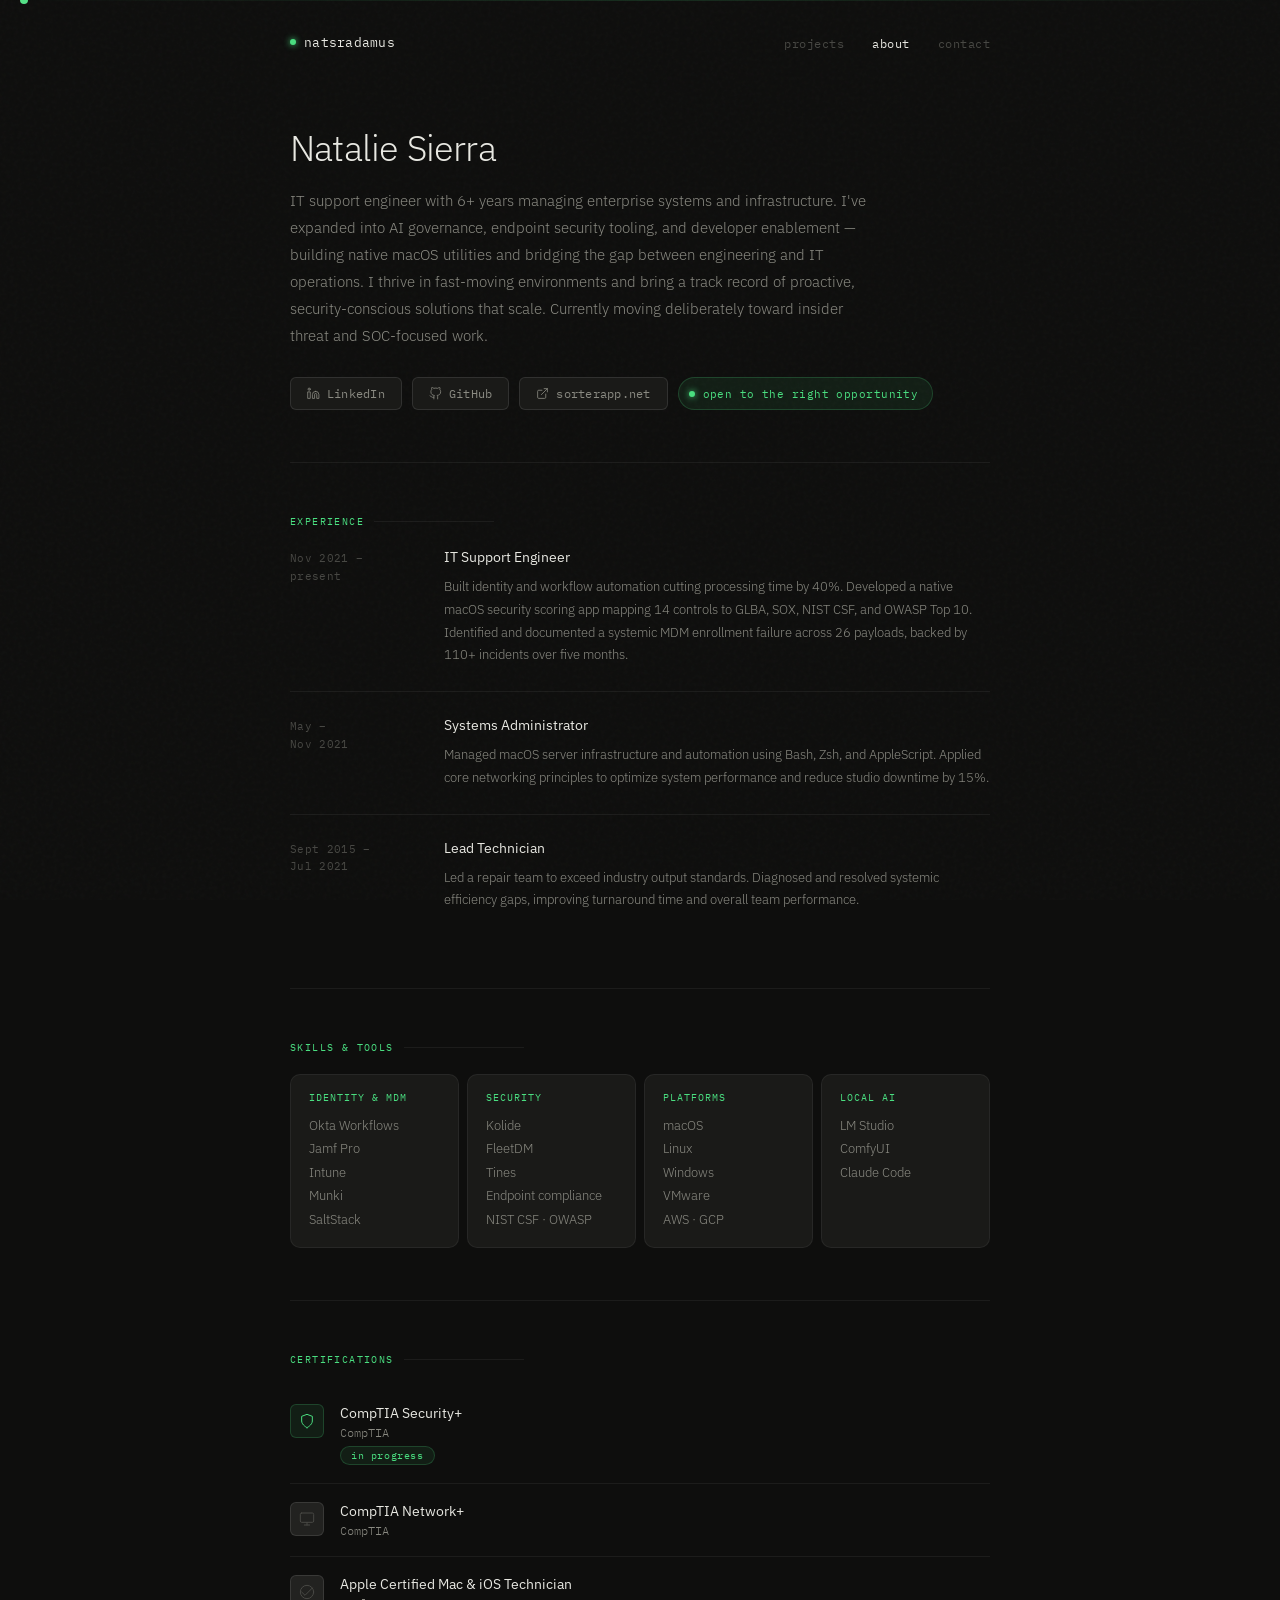
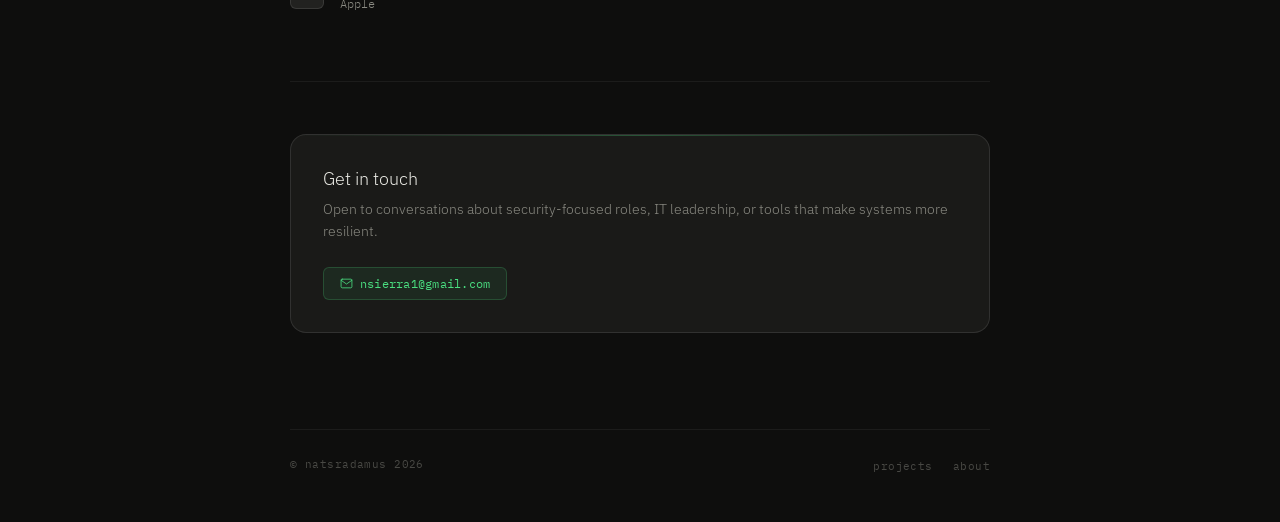
==== about.html @ 9f39cf3b "fix: move files to root" ====
<!DOCTYPE html>
<html lang="en">
<head>
  <meta charset="UTF-8" />
  <meta name="viewport" content="width=device-width, initial-scale=1.0" />
  <title>About — natsradamus</title>
  <link rel="preconnect" href="https://fonts.googleapis.com" />
  <link rel="preconnect" href="https://fonts.gstatic.com" crossorigin />
  <link href="https://fonts.googleapis.com/css2?family=IBM+Plex+Mono:ital,wght@0,300;0,400;0,500;1,300&family=IBM+Plex+Sans:wght@300;400;500&display=swap" rel="stylesheet" />
  <link rel="stylesheet" href="style.css" />
  <style>
    .about-name {
      font-family: 'IBM Plex Sans', sans-serif;
      font-size: 36px;
      font-weight: 300;
      letter-spacing: -0.8px;
      margin-bottom: 16px;
      color: var(--text-primary);
    }

    .about-bio {
      font-size: 15px;
      color: var(--text-secondary);
      line-height: 1.8;
      font-weight: 300;
      max-width: 580px;
      margin-bottom: 28px;
    }

    .btn-row { display: flex; flex-wrap: wrap; gap: 10px; margin-bottom: 52px; }

    /* ── Experience ── */
    .exp-item {
      display: grid;
      grid-template-columns: 130px 1fr;
      gap: 24px;
      padding: 24px 0;
      border-bottom: 1px solid var(--border);
    }

    .exp-item:first-child { padding-top: 0; }
    .exp-item:last-child { border-bottom: none; }

    .exp-year {
      font-family: 'IBM Plex Mono', monospace;
      font-size: 11px;
      color: var(--text-tertiary);
      line-height: 1.6;
      letter-spacing: 0.03em;
      padding-top: 2px;
    }

    .exp-title {
      font-size: 14px;
      font-weight: 400;
      color: var(--text-primary);
      margin-bottom: 10px;
      font-family: 'IBM Plex Sans', sans-serif;
    }

    .exp-desc {
      font-size: 13px;
      color: var(--text-secondary);
      font-weight: 300;
      line-height: 1.75;
    }

    /* ── Skills ── */
    .skill-grid {
      display: grid;
      grid-template-columns: repeat(auto-fit, minmax(148px, 1fr));
      gap: 8px;
    }

    .skill-cell {
      background: var(--surface);
      border: 1px solid var(--border);
      border-radius: var(--radius-md);
      padding: 16px 18px;
    }

    .skill-cat {
      font-family: 'IBM Plex Mono', monospace;
      font-size: 10px;
      color: var(--accent);
      margin-bottom: 10px;
      letter-spacing: 0.1em;
      text-transform: uppercase;
    }

    .skill-items {
      font-size: 13px;
      color: var(--text-secondary);
      line-height: 1.8;
      font-weight: 300;
    }

    /* ── Certs ── */
    .cert-item {
      display: flex;
      align-items: flex-start;
      gap: 16px;
      padding: 18px 0;
      border-bottom: 1px solid var(--border);
    }

    .cert-item:first-child { padding-top: 0; }
    .cert-item:last-child { border-bottom: none; }

    .cert-icon {
      width: 34px; height: 34px;
      border-radius: var(--radius-sm);
      background: var(--surface-2);
      border: 1px solid var(--border-mid);
      display: flex; align-items: center; justify-content: center;
      flex-shrink: 0;
      color: var(--text-tertiary);
    }

    .cert-icon.active {
      border-color: var(--accent-border);
      background: var(--accent-dim);
      color: var(--accent);
    }

    .cert-name {
      font-size: 14px;
      font-weight: 400;
      color: var(--text-primary);
      margin-bottom: 3px;
      font-family: 'IBM Plex Sans', sans-serif;
    }

    .cert-issuer {
      font-size: 12px;
      color: var(--text-secondary);
      font-weight: 300;
      font-family: 'IBM Plex Mono', monospace;
    }

    .cert-badge {
      font-family: 'IBM Plex Mono', monospace;
      font-size: 10px;
      color: var(--accent);
      background: var(--accent-dim);
      border: 1px solid var(--accent-border);
      border-radius: 100px;
      padding: 2px 10px;
      margin-top: 6px;
      display: inline-block;
      letter-spacing: 0.06em;
    }

    /* ── Contact ── */
    .contact-block {
      background: var(--surface);
      border: 1px solid var(--border-mid);
      border-radius: var(--radius-lg);
      padding: 32px;
      position: relative;
      overflow: hidden;
    }

    .contact-block::before {
      content: '';
      position: absolute;
      top: 0; left: 0; right: 0;
      height: 1px;
      background: linear-gradient(90deg, transparent, var(--accent), transparent);
      opacity: 0.3;
    }

    .contact-heading {
      font-size: 18px;
      font-weight: 300;
      font-family: 'IBM Plex Sans', sans-serif;
      margin-bottom: 8px;
    }

    .contact-sub {
      font-size: 14px;
      color: var(--text-secondary);
      font-weight: 300;
      margin-bottom: 24px;
      line-height: 1.6;
    }

    .section { margin-bottom: 52px; }
  </style>
</head>
<body>
  <div class="cursor" id="cursor"></div>
  <div class="scanline"></div>

  <nav>
    <a class="nav-logo" href="index.html">natsradamus</a>
    <ul class="nav-links">
      <li><a href="index.html">projects</a></li>
      <li><a href="about.html" class="active">about</a></li>
      <li><a href="mailto:nsierra1@gmail.com">contact</a></li>
    </ul>
  </nav>

  <main class="page">

    <div class="fade fade-1">
      <h1 class="about-name">Natalie Sierra</h1>
      <p class="about-bio">IT support engineer with 6+ years managing enterprise systems and infrastructure. I've expanded into AI governance, endpoint security tooling, and developer enablement — building native macOS utilities and bridging the gap between engineering and IT operations. I thrive in fast-moving environments and bring a track record of proactive, security-conscious solutions that scale. Currently moving deliberately toward insider threat and SOC-focused work.</p>
      <div class="btn-row">
        <a class="btn" href="https://linkedin.com/in/sierranatalie" target="_blank" rel="noopener">
          <svg viewBox="0 0 24 24" fill="none" stroke="currentColor" stroke-width="1.5" stroke-linecap="round" stroke-linejoin="round"><path d="M16 8a6 6 0 0 1 6 6v7h-4v-7a2 2 0 0 0-4 0v7h-4v-7a6 6 0 0 1 6-6z"/><rect x="2" y="9" width="4" height="12"/><circle cx="4" cy="4" r="2"/></svg>
          LinkedIn
        </a>
        <a class="btn" href="https://github.com/natsradamus" target="_blank" rel="noopener">
          <svg viewBox="0 0 24 24" fill="none" stroke="currentColor" stroke-width="1.5" stroke-linecap="round" stroke-linejoin="round"><path d="M9 19c-5 1.5-5-2.5-7-3m14 6v-3.87a3.37 3.37 0 0 0-.94-2.61c3.14-.35 6.44-1.54 6.44-7A5.44 5.44 0 0 0 20 4.77 5.07 5.07 0 0 0 19.91 1S18.73.65 16 2.48a13.38 13.38 0 0 0-7 0C6.27.65 5.09 1 5.09 1A5.07 5.07 0 0 0 5 4.77a5.44 5.44 0 0 0-1.5 3.78c0 5.42 3.3 6.61 6.44 7A3.37 3.37 0 0 0 9 18.13V22"/></svg>
          GitHub
        </a>
        <a class="btn" href="https://sorterapp.net" target="_blank" rel="noopener">
          <svg viewBox="0 0 24 24" fill="none" stroke="currentColor" stroke-width="1.5" stroke-linecap="round" stroke-linejoin="round"><path d="M18 13v6a2 2 0 0 1-2 2H5a2 2 0 0 1-2-2V8a2 2 0 0 1 2-2h6"/><polyline points="15 3 21 3 21 9"/><line x1="10" y1="14" x2="21" y2="3"/></svg>
          sorterapp.net
        </a>
        <span class="status">
          <span class="status-dot"></span>
          open to the right opportunity
        </span>
      </div>
    </div>

    <hr class="fade fade-1" />

    <div class="section fade fade-2">
      <p class="section-label">Experience</p>
      <div>

        <div class="exp-item">
          <p class="exp-year">Nov 2021 –<br>present</p>
          <div>
            <p class="exp-title">IT Support Engineer</p>
            <p class="exp-desc">Built identity and workflow automation cutting processing time by 40%. Developed a native macOS security scoring app mapping 14 controls to GLBA, SOX, NIST CSF, and OWASP Top 10. Identified and documented a systemic MDM enrollment failure across 26 payloads, backed by 110+ incidents over five months.</p>
          </div>
        </div>

        <div class="exp-item">
          <p class="exp-year">May –<br>Nov 2021</p>
          <div>
            <p class="exp-title">Systems Administrator</p>
            <p class="exp-desc">Managed macOS server infrastructure and automation using Bash, Zsh, and AppleScript. Applied core networking principles to optimize system performance and reduce studio downtime by 15%.</p>
          </div>
        </div>

        <div class="exp-item">
          <p class="exp-year">Sept 2015 –<br>Jul 2021</p>
          <div>
            <p class="exp-title">Lead Technician</p>
            <p class="exp-desc">Led a repair team to exceed industry output standards. Diagnosed and resolved systemic efficiency gaps, improving turnaround time and overall team performance.</p>
          </div>
        </div>

      </div>
    </div>

    <hr class="fade fade-3" />

    <div class="section fade fade-3">
      <p class="section-label">Skills & tools</p>
      <div class="skill-grid">
        <div class="skill-cell">
          <p class="skill-cat">Identity & MDM</p>
          <p class="skill-items">Okta Workflows<br>Jamf Pro<br>Intune<br>Munki<br>SaltStack</p>
        </div>
        <div class="skill-cell">
          <p class="skill-cat">Security</p>
          <p class="skill-items">Kolide<br>FleetDM<br>Tines<br>Endpoint compliance<br>NIST CSF · OWASP</p>
        </div>
        <div class="skill-cell">
          <p class="skill-cat">Platforms</p>
          <p class="skill-items">macOS<br>Linux<br>Windows<br>VMware<br>AWS · GCP</p>
        </div>
        <div class="skill-cell">
          <p class="skill-cat">Local AI</p>
          <p class="skill-items">LM Studio<br>ComfyUI<br>Claude Code</p>
        </div>
      </div>
    </div>

    <hr class="fade fade-4" />

    <div class="section fade fade-4">
      <p class="section-label">Certifications</p>

      <div class="cert-item">
        <div class="cert-icon active">
          <svg width="16" height="16" viewBox="0 0 24 24" fill="none" stroke="currentColor" stroke-width="1.5" stroke-linecap="round" stroke-linejoin="round"><path d="M12 22s8-4 8-10V5l-8-3-8 3v7c0 6 8 10 8 10z"/></svg>
        </div>
        <div>
          <p class="cert-name">CompTIA Security+</p>
          <p class="cert-issuer">CompTIA</p>
          <span class="cert-badge">in progress</span>
        </div>
      </div>

      <div class="cert-item">
        <div class="cert-icon">
          <svg width="16" height="16" viewBox="0 0 24 24" fill="none" stroke="currentColor" stroke-width="1.5" stroke-linecap="round" stroke-linejoin="round"><rect x="2" y="3" width="20" height="14" rx="2"/><path d="M8 21h8M12 17v4"/></svg>
        </div>
        <div>
          <p class="cert-name">CompTIA Network+</p>
          <p class="cert-issuer">CompTIA</p>
        </div>
      </div>

      <div class="cert-item">
        <div class="cert-icon">
          <svg width="16" height="16" viewBox="0 0 24 24" fill="none" stroke="currentColor" stroke-width="1.5" stroke-linecap="round" stroke-linejoin="round"><circle cx="12" cy="12" r="10"/><polyline points="20 6 9 17 4 12"/></svg>
        </div>
        <div>
          <p class="cert-name">Apple Certified Mac & iOS Technician</p>
          <p class="cert-issuer">Apple</p>
        </div>
      </div>

    </div>

    <hr class="fade fade-5" />

    <div class="fade fade-5">
      <div class="contact-block">
        <p class="contact-heading">Get in touch</p>
        <p class="contact-sub">Open to conversations about security-focused roles, IT leadership, or tools that make systems more resilient.</p>
        <a class="btn btn-accent" href="mailto:nsierra1@gmail.com">
          <svg viewBox="0 0 24 24" fill="none" stroke="currentColor" stroke-width="1.5" stroke-linecap="round" stroke-linejoin="round"><path d="M4 4h16c1.1 0 2 .9 2 2v12c0 1.1-.9 2-2 2H4c-1.1 0-2-.9-2-2V6c0-1.1.9-2 2-2z"/><polyline points="22,6 12,13 2,6"/></svg>
          nsierra1@gmail.com
        </a>
      </div>
    </div>

  </main>

  <footer>
    <span class="footer-copy">© natsradamus 2026</span>
    <ul class="footer-links">
      <li><a href="index.html">projects</a></li>
      <li><a href="about.html">about</a></li>
    </ul>
  </footer>

  <script>
    const cursor = document.getElementById('cursor');
    document.addEventListener('mousemove', e => {
      cursor.style.left = e.clientX + 'px';
      cursor.style.top = e.clientY + 'px';
    });
    document.querySelectorAll('a, button').forEach(el => {
      el.addEventListener('mouseenter', () => cursor.classList.add('expanded'));
      el.addEventListener('mouseleave', () => cursor.classList.remove('expanded'));
    });
  </script>
</body>
</html>
---- style.css ----
*, *::before, *::after { box-sizing: border-box; margin: 0; padding: 0; }

:root {
  --bg: #0e0e0d;
  --bg-2: #141413;
  --surface: #1a1a18;
  --surface-2: #222220;
  --surface-3: #2a2a27;
  --border: rgba(255,255,255,0.06);
  --border-mid: rgba(255,255,255,0.10);
  --border-strong: rgba(255,255,255,0.16);
  --text-primary: #e8e8e2;
  --text-secondary: #8a8a82;
  --text-tertiary: #484844;
  --accent: #4ade80;
  --accent-dim: rgba(74,222,128,0.08);
  --accent-border: rgba(74,222,128,0.20);
  --radius-sm: 6px;
  --radius-md: 10px;
  --radius-lg: 16px;
}

html {
  background: var(--bg);
  scroll-behavior: smooth;
  cursor: none;
}

body {
  font-family: 'IBM Plex Sans', sans-serif;
  background: var(--bg);
  color: var(--text-primary);
  min-height: 100vh;
  padding: 0 24px;
  -webkit-font-smoothing: antialiased;
  position: relative;
}

/* ── Noise texture overlay ── */
body::before {
  content: '';
  position: fixed;
  inset: 0;
  background-image: url("data:image/svg+xml,%3Csvg viewBox='0 0 256 256' xmlns='http://www.w3.org/2000/svg'%3E%3Cfilter id='noise'%3E%3CfeTurbulence type='fractalNoise' baseFrequency='0.9' numOctaves='4' stitchTiles='stitch'/%3E%3C/filter%3E%3Crect width='100%25' height='100%25' filter='url(%23noise)' opacity='0.04'/%3E%3C/svg%3E");
  pointer-events: none;
  z-index: 0;
  opacity: 0.6;
}

/* ── Custom cursor ── */
.cursor {
  position: fixed;
  width: 8px;
  height: 8px;
  background: var(--accent);
  border-radius: 50%;
  pointer-events: none;
  z-index: 9999;
  transform: translate(-50%, -50%);
  transition: width 0.15s, height 0.15s, opacity 0.15s;
  mix-blend-mode: screen;
}

.cursor.expanded {
  width: 24px;
  height: 24px;
  opacity: 0.4;
}

/* ── Accent scan line ── */
.scanline {
  position: fixed;
  top: 0;
  left: 0;
  right: 0;
  height: 1px;
  background: linear-gradient(90deg, transparent, var(--accent), transparent);
  opacity: 0.15;
  z-index: 1;
  pointer-events: none;
}

/* ── Nav ── */
nav {
  max-width: 700px;
  margin: 0 auto;
  padding: 32px 0 0;
  display: flex;
  align-items: center;
  justify-content: space-between;
  position: relative;
  z-index: 10;
}

.nav-logo {
  font-family: 'IBM Plex Mono', monospace;
  font-size: 13px;
  font-weight: 400;
  color: var(--text-primary);
  text-decoration: none;
  letter-spacing: 0.02em;
  display: flex;
  align-items: center;
  gap: 8px;
}

.nav-logo::before {
  content: '';
  display: inline-block;
  width: 6px;
  height: 6px;
  border-radius: 50%;
  background: var(--accent);
  box-shadow: 0 0 6px var(--accent);
}

.nav-links {
  display: flex;
  gap: 28px;
  list-style: none;
}

.nav-links a {
  font-family: 'IBM Plex Mono', monospace;
  font-size: 12px;
  color: var(--text-tertiary);
  text-decoration: none;
  letter-spacing: 0.04em;
  transition: color 0.2s;
}

.nav-links a:hover,
.nav-links a.active {
  color: var(--text-primary);
}

/* ── Page ── */
.page {
  max-width: 700px;
  margin: 0 auto;
  padding: 72px 0 96px;
  position: relative;
  z-index: 2;
}

/* ── Animations ── */
@keyframes fadein {
  from { opacity: 0; transform: translateY(14px); }
  to   { opacity: 1; transform: translateY(0); }
}

@keyframes blink {
  0%, 100% { opacity: 1; }
  50% { opacity: 0; }
}

.fade { opacity: 0; animation: fadein 0.6s cubic-bezier(0.16,1,0.3,1) forwards; }
.fade-1 { animation-delay: 0.05s; }
.fade-2 { animation-delay: 0.15s; }
.fade-3 { animation-delay: 0.25s; }
.fade-4 { animation-delay: 0.35s; }
.fade-5 { animation-delay: 0.45s; }

/* ── Section label ── */
.section-label {
  font-family: 'IBM Plex Mono', monospace;
  font-size: 10px;
  font-weight: 400;
  letter-spacing: 0.14em;
  text-transform: uppercase;
  color: var(--accent);
  margin-bottom: 20px;
  display: flex;
  align-items: center;
  gap: 10px;
}

.section-label::after {
  content: '';
  flex: 1;
  height: 1px;
  background: var(--border);
  max-width: 120px;
}

/* ── Divider ── */
hr {
  border: none;
  border-top: 1px solid var(--border);
  margin: 52px 0;
}

/* ── Footer ── */
footer {
  max-width: 700px;
  margin: 0 auto;
  padding: 0 0 48px;
  display: flex;
  align-items: center;
  justify-content: space-between;
  position: relative;
  z-index: 2;
  border-top: 1px solid var(--border);
  padding-top: 24px;
}

.footer-copy {
  font-family: 'IBM Plex Mono', monospace;
  font-size: 11px;
  color: var(--text-tertiary);
  letter-spacing: 0.04em;
}

.footer-links {
  display: flex;
  gap: 20px;
  list-style: none;
}

.footer-links a {
  font-family: 'IBM Plex Mono', monospace;
  font-size: 11px;
  color: var(--text-tertiary);
  text-decoration: none;
  transition: color 0.2s;
  letter-spacing: 0.04em;
}

.footer-links a:hover { color: var(--text-secondary); }

/* ── Buttons ── */
.btn {
  display: inline-flex;
  align-items: center;
  gap: 7px;
  font-family: 'IBM Plex Mono', monospace;
  font-size: 12px;
  color: var(--text-secondary);
  text-decoration: none;
  background: var(--surface);
  border: 1px solid var(--border-mid);
  border-radius: var(--radius-sm);
  padding: 8px 16px;
  transition: color 0.2s, border-color 0.2s, background 0.2s;
  letter-spacing: 0.02em;
}

.btn:hover {
  color: var(--text-primary);
  border-color: var(--border-strong);
  background: var(--surface-2);
}

.btn svg { width: 13px; height: 13px; flex-shrink: 0; }

.btn-accent {
  color: var(--accent);
  border-color: var(--accent-border);
  background: var(--accent-dim);
}

.btn-accent:hover {
  color: var(--accent);
  border-color: rgba(74,222,128,0.4);
  background: rgba(74,222,128,0.12);
}

/* ── Status pill ── */
.status {
  display: inline-flex;
  align-items: center;
  gap: 8px;
  font-family: 'IBM Plex Mono', monospace;
  font-size: 11px;
  color: var(--accent);
  background: var(--accent-dim);
  border: 1px solid var(--accent-border);
  border-radius: 100px;
  padding: 5px 14px 5px 10px;
  letter-spacing: 0.04em;
}

.status-dot {
  width: 6px; height: 6px;
  border-radius: 50%;
  background: var(--accent);
  box-shadow: 0 0 6px var(--accent);
  animation: pulse 2.4s ease-in-out infinite;
}

@keyframes pulse {
  0%,100% { opacity: 1; box-shadow: 0 0 6px var(--accent); }
  50%      { opacity: 0.5; box-shadow: 0 0 2px var(--accent); }
}

/* ── Pills ── */
.pill-row { display: flex; flex-wrap: wrap; gap: 7px; margin-top: 16px; }
.pill {
  font-family: 'IBM Plex Mono', monospace;
  font-size: 11px;
  color: var(--text-tertiary);
  background: var(--surface);
  border: 1px solid var(--border);
  border-radius: 100px;
  padding: 4px 12px;
  letter-spacing: 0.03em;
}

/* ── Cursor JS ── */
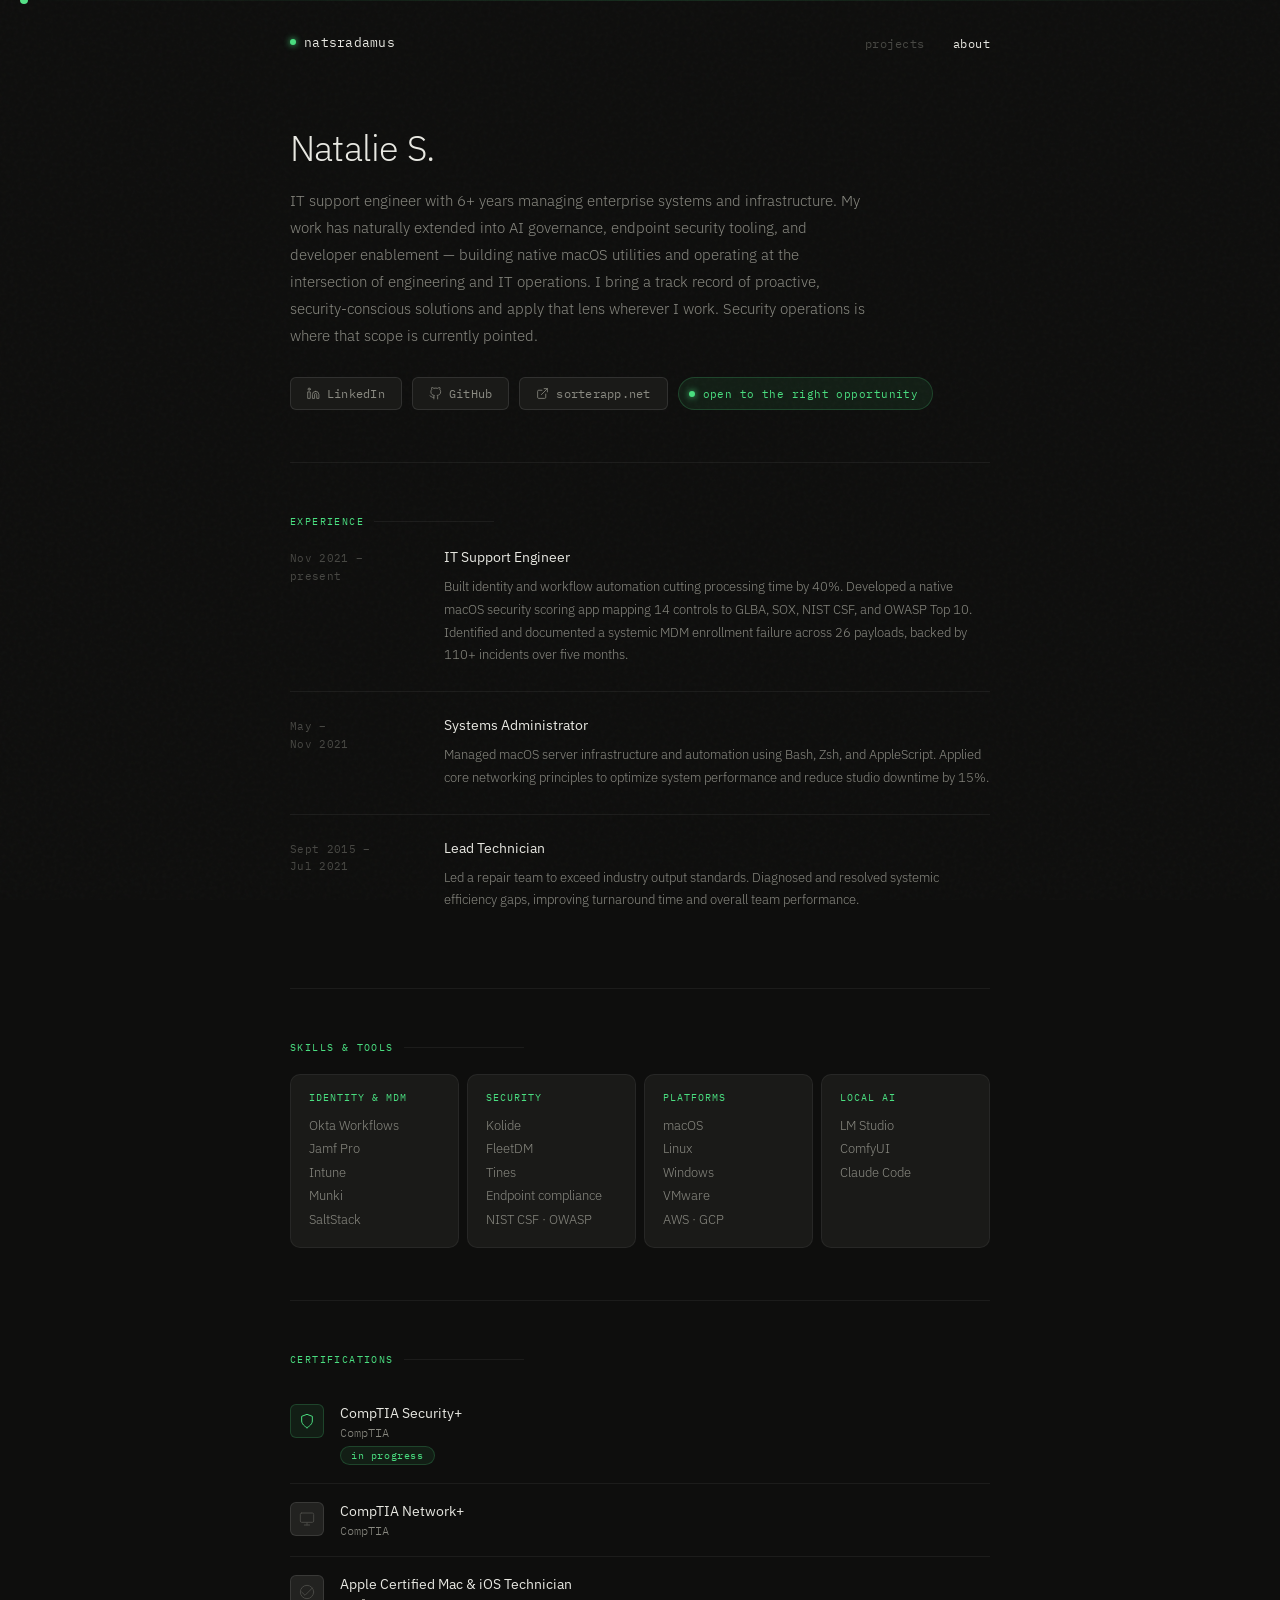
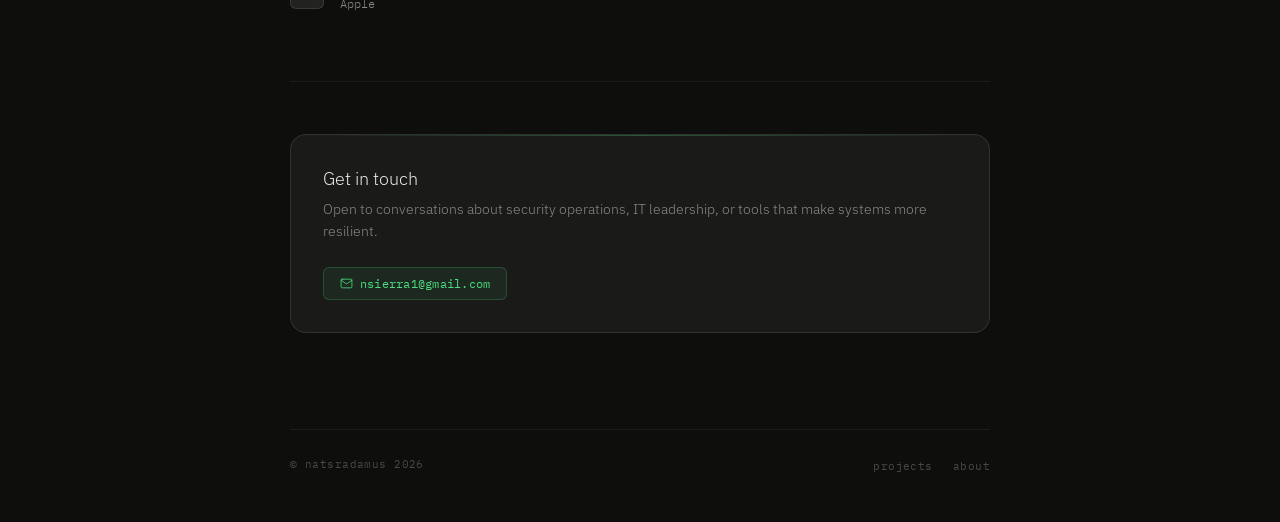
==== commit 7e863039: "redesign: final files" ====
--- a/about.html
+++ b/about.html
@@ -197,15 +197,15 @@
     <ul class="nav-links">
       <li><a href="index.html">projects</a></li>
       <li><a href="about.html" class="active">about</a></li>
-      <li><a href="mailto:nsierra1@gmail.com">contact</a></li>
+      
     </ul>
   </nav>
 
   <main class="page">
 
     <div class="fade fade-1">
-      <h1 class="about-name">Natalie Sierra</h1>
-      <p class="about-bio">IT support engineer with 6+ years managing enterprise systems and infrastructure. I've expanded into AI governance, endpoint security tooling, and developer enablement — building native macOS utilities and bridging the gap between engineering and IT operations. I thrive in fast-moving environments and bring a track record of proactive, security-conscious solutions that scale. Currently moving deliberately toward insider threat and SOC-focused work.</p>
+      <h1 class="about-name">Natalie S.</h1>
+      <p class="about-bio">IT support engineer with 6+ years managing enterprise systems and infrastructure. My work has naturally extended into AI governance, endpoint security tooling, and developer enablement — building native macOS utilities and operating at the intersection of engineering and IT operations. I bring a track record of proactive, security-conscious solutions and apply that lens wherever I work. Security operations is where that scope is currently pointed.</p>
       <div class="btn-row">
         <a class="btn" href="https://linkedin.com/in/sierranatalie" target="_blank" rel="noopener">
           <svg viewBox="0 0 24 24" fill="none" stroke="currentColor" stroke-width="1.5" stroke-linecap="round" stroke-linejoin="round"><path d="M16 8a6 6 0 0 1 6 6v7h-4v-7a2 2 0 0 0-4 0v7h-4v-7a6 6 0 0 1 6-6z"/><rect x="2" y="9" width="4" height="12"/><circle cx="4" cy="4" r="2"/></svg>
@@ -326,7 +326,7 @@
     <div class="fade fade-5">
       <div class="contact-block">
         <p class="contact-heading">Get in touch</p>
-        <p class="contact-sub">Open to conversations about security-focused roles, IT leadership, or tools that make systems more resilient.</p>
+        <p class="contact-sub">Open to conversations about security operations, IT leadership, or tools that make systems more resilient.</p>
         <a class="btn btn-accent" href="mailto:nsierra1@gmail.com">
           <svg viewBox="0 0 24 24" fill="none" stroke="currentColor" stroke-width="1.5" stroke-linecap="round" stroke-linejoin="round"><path d="M4 4h16c1.1 0 2 .9 2 2v12c0 1.1-.9 2-2 2H4c-1.1 0-2-.9-2-2V6c0-1.1.9-2 2-2z"/><polyline points="22,6 12,13 2,6"/></svg>
           nsierra1@gmail.com
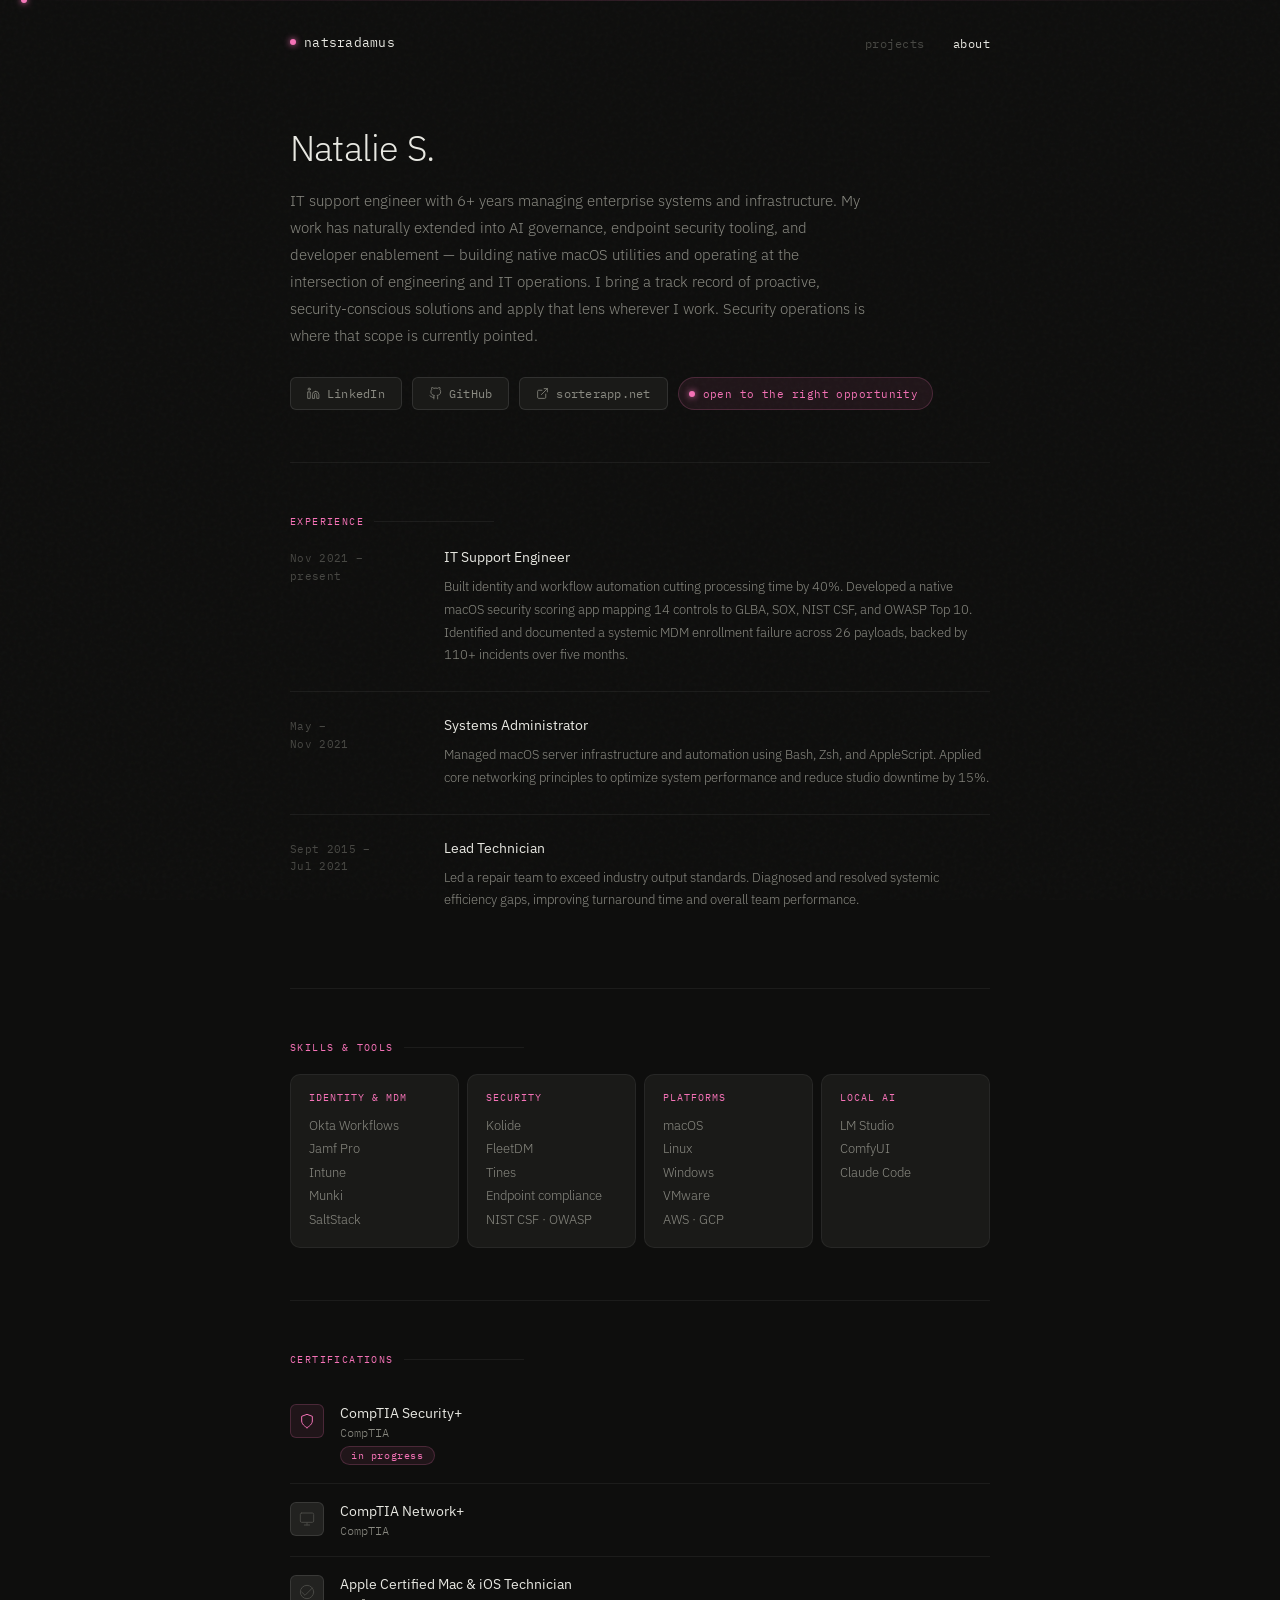
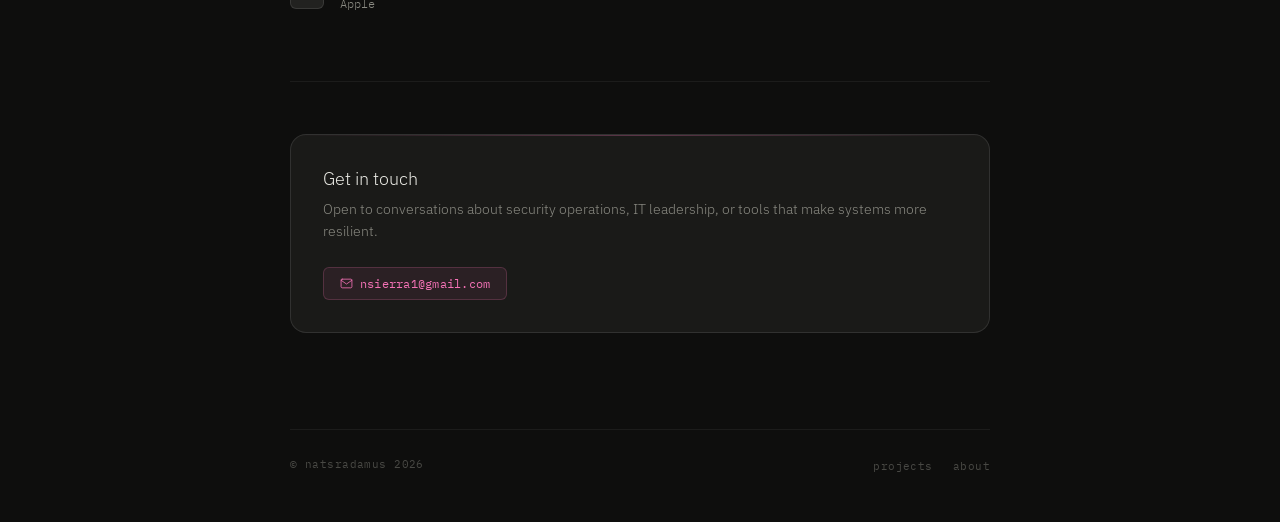
==== commit 40c47bb4: "cursor: ring + dot, gravity hover, random accent per visit" ====
--- a/about.html
+++ b/about.html
@@ -189,8 +189,9 @@
   </style>
 </head>
 <body>
-  <div class="cursor" id="cursor"></div>
-  <div class="scanline"></div>
+  <div class="cursor-dot" id="cursorDot"></div>
+  <div class="cursor-ring" id="cursorRing"></div>
+  <div class="scanline" id="scanline"></div>
 
   <nav>
     <a class="nav-logo" href="index.html">natsradamus</a>
@@ -343,16 +344,63 @@
       <li><a href="about.html">about</a></li>
     </ul>
   </footer>
-
   <script>
-    const cursor = document.getElementById('cursor');
-    document.addEventListener('mousemove', e => {
-      cursor.style.left = e.clientX + 'px';
-      cursor.style.top = e.clientY + 'px';
-    });
-    document.querySelectorAll('a, button').forEach(el => {
-      el.addEventListener('mouseenter', () => cursor.classList.add('expanded'));
-      el.addEventListener('mouseleave', () => cursor.classList.remove('expanded'));
+    // ── Random accent color per visit ──
+    const accents = [
+      { h: "#4ade80", rgb: "74,222,128" },
+      { h: "#60a5fa", rgb: "96,165,250" },
+      { h: "#f472b6", rgb: "244,114,182" },
+      { h: "#fb923c", rgb: "251,146,60"  },
+      { h: "#a78bfa", rgb: "167,139,250" },
+      { h: "#34d399", rgb: "52,211,153"  },
+      { h: "#facc15", rgb: "250,204,21"  },
+    ];
+    const accent = accents[Math.floor(Math.random() * accents.length)];
+    const root = document.documentElement;
+    root.style.setProperty("--accent",        accent.h);
+    root.style.setProperty("--accent-dim",    `rgba(${accent.rgb},0.08)`);
+    root.style.setProperty("--accent-border", `rgba(${accent.rgb},0.20)`);
+
+    // ── Cursor ──
+    const dot  = document.getElementById("cursorDot");
+    const ring = document.getElementById("cursorRing");
+    let mx = -100, my = -100, rx = -100, ry = -100;
+
+    document.addEventListener("mousemove", e => {
+      mx = e.clientX; my = e.clientY;
+      dot.style.left = mx + "px";
+      dot.style.top  = my + "px";
+    });
+
+    function lerp(a, b, t) { return a + (b - a) * t; }
+    function tick() {
+      rx = lerp(rx, mx, 0.18);
+      ry = lerp(ry, my, 0.18);
+      ring.style.left = rx + "px";
+      ring.style.top  = ry + "px";
+      requestAnimationFrame(tick);
+    }
+    tick();
+
+    document.querySelectorAll("a, button").forEach(el => {
+      el.addEventListener("mouseenter", () => ring.classList.add("hovering"));
+      el.addEventListener("mouseleave", () => ring.classList.remove("hovering"));
+    });
+
+    document.addEventListener("mousedown", () => {
+      dot.classList.add("clicking");
+      ring.classList.add("clicking");
+    });
+    document.addEventListener("mouseup", () => {
+      dot.classList.remove("clicking");
+      ring.classList.remove("clicking");
+    });
+
+    document.addEventListener("mouseleave", () => {
+      dot.style.opacity = "0"; ring.style.opacity = "0";
+    });
+    document.addEventListener("mouseenter", () => {
+      dot.style.opacity = "1"; ring.style.opacity = "";
     });
   </script>
 </body>
--- a/style.css
+++ b/style.css
@@ -34,6 +34,7 @@
   padding: 0 24px;
   -webkit-font-smoothing: antialiased;
   position: relative;
+  cursor: none;
 }
 
 /* ── Noise texture overlay ── */
@@ -48,24 +49,53 @@
 }
 
 /* ── Custom cursor ── */
-.cursor {
+.cursor-dot {
   position: fixed;
-  width: 8px;
-  height: 8px;
+  width: 6px;
+  height: 6px;
   background: var(--accent);
   border-radius: 50%;
   pointer-events: none;
   z-index: 9999;
   transform: translate(-50%, -50%);
-  transition: width 0.15s, height 0.15s, opacity 0.15s;
+  box-shadow: 0 0 6px var(--accent);
+  transition: width 0.12s ease, height 0.12s ease;
   mix-blend-mode: screen;
 }
 
-.cursor.expanded {
-  width: 24px;
-  height: 24px;
-  opacity: 0.4;
-}
+.cursor-ring {
+  position: fixed;
+  width: 32px;
+  height: 32px;
+  border: 1px solid var(--accent);
+  border-radius: 50%;
+  pointer-events: none;
+  z-index: 9998;
+  transform: translate(-50%, -50%);
+  opacity: 0.25;
+  transition: width 0.4s cubic-bezier(0.16,1,0.3,1),
+              height 0.4s cubic-bezier(0.16,1,0.3,1),
+              opacity 0.4s ease;
+}
+
+.cursor-ring.hovering {
+  width: 52px;
+  height: 52px;
+  opacity: 0.12;
+}
+
+.cursor-dot.clicking {
+  width: 3px;
+  height: 3px;
+}
+
+.cursor-ring.clicking {
+  width: 18px;
+  height: 18px;
+  opacity: 0.7;
+}
+
+* { cursor: none !important; }
 
 /* ── Accent scan line ── */
 .scanline {
@@ -149,11 +179,6 @@
   to   { opacity: 1; transform: translateY(0); }
 }
 
-@keyframes blink {
-  0%, 100% { opacity: 1; }
-  50% { opacity: 0; }
-}
-
 .fade { opacity: 0; animation: fadein 0.6s cubic-bezier(0.16,1,0.3,1) forwards; }
 .fade-1 { animation-delay: 0.05s; }
 .fade-2 { animation-delay: 0.15s; }
@@ -194,14 +219,13 @@
 footer {
   max-width: 700px;
   margin: 0 auto;
-  padding: 0 0 48px;
+  padding: 24px 0 48px;
   display: flex;
   align-items: center;
   justify-content: space-between;
   position: relative;
   z-index: 2;
   border-top: 1px solid var(--border);
-  padding-top: 24px;
 }
 
 .footer-copy {
@@ -305,5 +329,3 @@
   padding: 4px 12px;
   letter-spacing: 0.03em;
 }
-
-/* ── Cursor JS ── */
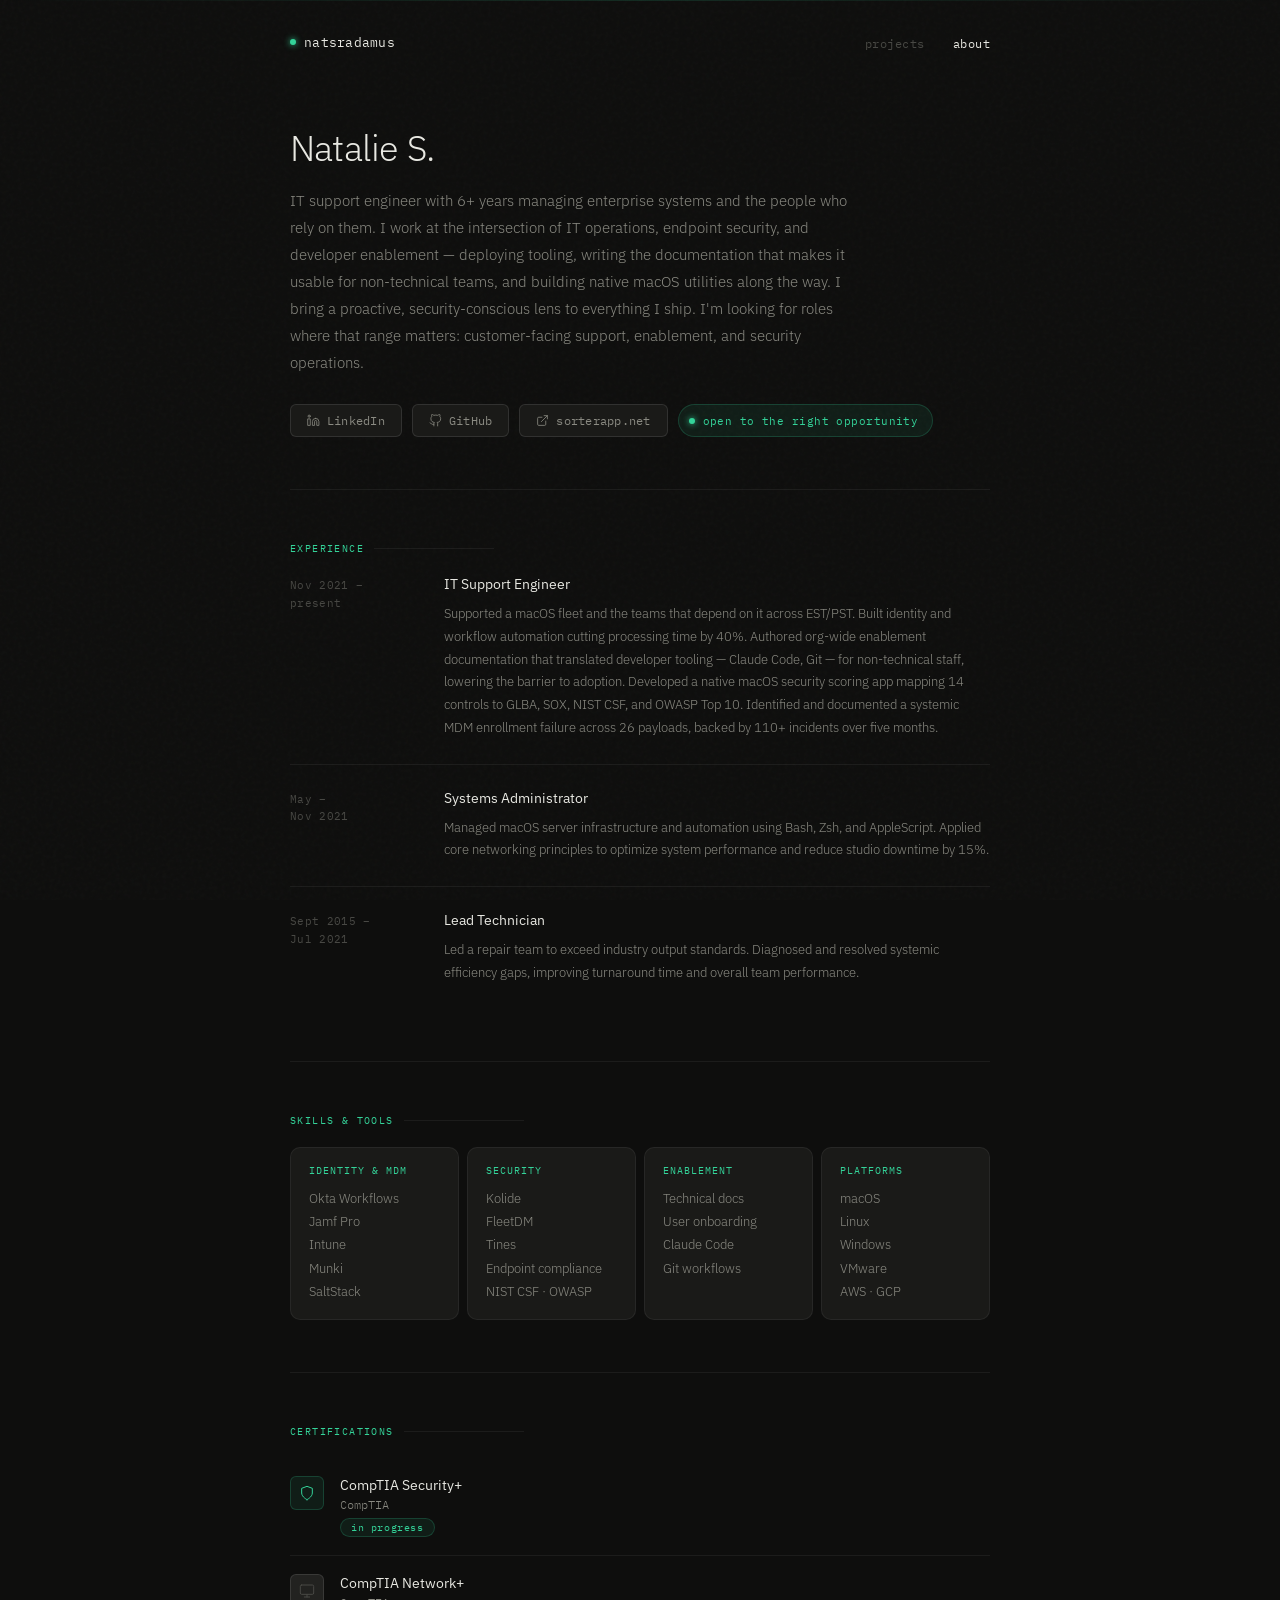
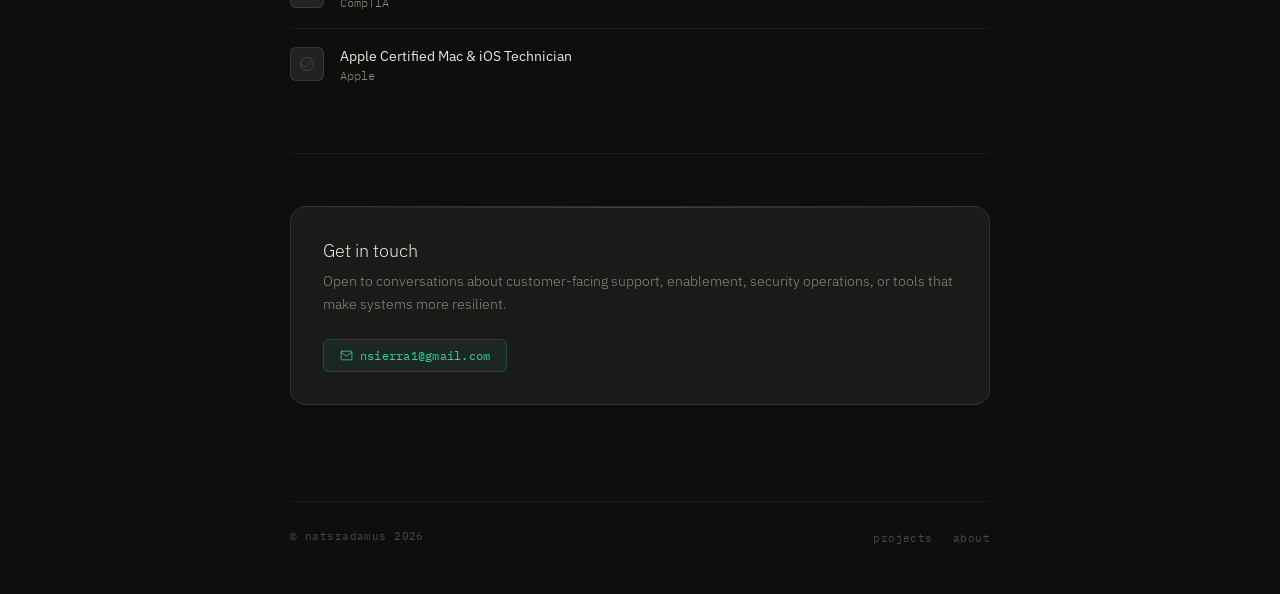
==== commit 8d3364b5: "Add security scorecard project, favicon, OG image, and site-wide updates" ====
--- a/about.html
+++ b/about.html
@@ -3,7 +3,18 @@
 <head>
   <meta charset="UTF-8" />
   <meta name="viewport" content="width=device-width, initial-scale=1.0" />
-  <title>About — natsradamus</title>
+  <title>About — Natalie S.</title>
+  <meta name="description" content="IT support engineer, 6+ years across IT operations, endpoint security, and developer enablement. Open to customer-facing support, enablement, and security operations roles." />
+  <link rel="icon" href="favicon.svg" type="image/svg+xml" />
+
+  <!-- Open Graph / link unfurl -->
+  <meta property="og:type" content="profile" />
+  <meta property="og:title" content="About — Natalie S." />
+  <meta property="og:description" content="6+ years across IT operations, endpoint security, and developer enablement. Building native macOS tooling, with a growing focus on security operations." />
+  <meta property="og:url" content="https://natsradamus.github.io/about.html" />
+  <meta property="og:image" content="https://natsradamus.github.io/og-image.png" />
+  <meta name="twitter:card" content="summary_large_image" />
+
   <link rel="preconnect" href="https://fonts.googleapis.com" />
   <link rel="preconnect" href="https://fonts.gstatic.com" crossorigin />
   <link href="https://fonts.googleapis.com/css2?family=IBM+Plex+Mono:ital,wght@0,300;0,400;0,500;1,300&family=IBM+Plex+Sans:wght@300;400;500&display=swap" rel="stylesheet" />
@@ -198,7 +209,6 @@
     <ul class="nav-links">
       <li><a href="index.html">projects</a></li>
       <li><a href="about.html" class="active">about</a></li>
-      
     </ul>
   </nav>
 
@@ -206,7 +216,7 @@
 
     <div class="fade fade-1">
       <h1 class="about-name">Natalie S.</h1>
-      <p class="about-bio">IT support engineer with 6+ years managing enterprise systems and infrastructure. My work has naturally extended into AI governance, endpoint security tooling, and developer enablement — building native macOS utilities and operating at the intersection of engineering and IT operations. I bring a track record of proactive, security-conscious solutions and apply that lens wherever I work. Security operations is where that scope is currently pointed.</p>
+      <p class="about-bio">IT support engineer with 6+ years managing enterprise systems and the people who rely on them. I work at the intersection of IT operations, endpoint security, and developer enablement — deploying tooling, writing the documentation that makes it usable for non-technical teams, and building native macOS utilities along the way. I bring a proactive, security-conscious lens to everything I ship. I'm looking for roles where that range matters: customer-facing support, enablement, and security operations.</p>
       <div class="btn-row">
         <a class="btn" href="https://linkedin.com/in/sierranatalie" target="_blank" rel="noopener">
           <svg viewBox="0 0 24 24" fill="none" stroke="currentColor" stroke-width="1.5" stroke-linecap="round" stroke-linejoin="round"><path d="M16 8a6 6 0 0 1 6 6v7h-4v-7a2 2 0 0 0-4 0v7h-4v-7a6 6 0 0 1 6-6z"/><rect x="2" y="9" width="4" height="12"/><circle cx="4" cy="4" r="2"/></svg>
@@ -237,7 +247,7 @@
           <p class="exp-year">Nov 2021 –<br>present</p>
           <div>
             <p class="exp-title">IT Support Engineer</p>
-            <p class="exp-desc">Built identity and workflow automation cutting processing time by 40%. Developed a native macOS security scoring app mapping 14 controls to GLBA, SOX, NIST CSF, and OWASP Top 10. Identified and documented a systemic MDM enrollment failure across 26 payloads, backed by 110+ incidents over five months.</p>
+            <p class="exp-desc">Supported a macOS fleet and the teams that depend on it across EST/PST. Built identity and workflow automation cutting processing time by 40%. Authored org-wide enablement documentation that translated developer tooling — Claude Code, Git — for non-technical staff, lowering the barrier to adoption. Developed a native macOS security scoring app mapping 14 controls to GLBA, SOX, NIST CSF, and OWASP Top 10. Identified and documented a systemic MDM enrollment failure across 26 payloads, backed by 110+ incidents over five months.</p>
           </div>
         </div>
 
@@ -274,12 +284,12 @@
           <p class="skill-items">Kolide<br>FleetDM<br>Tines<br>Endpoint compliance<br>NIST CSF · OWASP</p>
         </div>
         <div class="skill-cell">
+          <p class="skill-cat">Enablement</p>
+          <p class="skill-items">Technical docs<br>User onboarding<br>Claude Code<br>Git workflows</p>
+        </div>
+        <div class="skill-cell">
           <p class="skill-cat">Platforms</p>
           <p class="skill-items">macOS<br>Linux<br>Windows<br>VMware<br>AWS · GCP</p>
-        </div>
-        <div class="skill-cell">
-          <p class="skill-cat">Local AI</p>
-          <p class="skill-items">LM Studio<br>ComfyUI<br>Claude Code</p>
         </div>
       </div>
     </div>
@@ -327,7 +337,7 @@
     <div class="fade fade-5">
       <div class="contact-block">
         <p class="contact-heading">Get in touch</p>
-        <p class="contact-sub">Open to conversations about security operations, IT leadership, or tools that make systems more resilient.</p>
+        <p class="contact-sub">Open to conversations about customer-facing support, enablement, security operations, or tools that make systems more resilient.</p>
         <a class="btn btn-accent" href="mailto:nsierra1@gmail.com">
           <svg viewBox="0 0 24 24" fill="none" stroke="currentColor" stroke-width="1.5" stroke-linecap="round" stroke-linejoin="round"><path d="M4 4h16c1.1 0 2 .9 2 2v12c0 1.1-.9 2-2 2H4c-1.1 0-2-.9-2-2V6c0-1.1.9-2 2-2z"/><polyline points="22,6 12,13 2,6"/></svg>
           nsierra1@gmail.com
@@ -344,64 +354,7 @@
       <li><a href="about.html">about</a></li>
     </ul>
   </footer>
-  <script>
-    // ── Random accent color per visit ──
-    const accents = [
-      { h: "#4ade80", rgb: "74,222,128" },
-      { h: "#60a5fa", rgb: "96,165,250" },
-      { h: "#f472b6", rgb: "244,114,182" },
-      { h: "#fb923c", rgb: "251,146,60"  },
-      { h: "#a78bfa", rgb: "167,139,250" },
-      { h: "#34d399", rgb: "52,211,153"  },
-      { h: "#facc15", rgb: "250,204,21"  },
-    ];
-    const accent = accents[Math.floor(Math.random() * accents.length)];
-    const root = document.documentElement;
-    root.style.setProperty("--accent",        accent.h);
-    root.style.setProperty("--accent-dim",    `rgba(${accent.rgb},0.08)`);
-    root.style.setProperty("--accent-border", `rgba(${accent.rgb},0.20)`);
-
-    // ── Cursor ──
-    const dot  = document.getElementById("cursorDot");
-    const ring = document.getElementById("cursorRing");
-    let mx = -100, my = -100, rx = -100, ry = -100;
-
-    document.addEventListener("mousemove", e => {
-      mx = e.clientX; my = e.clientY;
-      dot.style.left = mx + "px";
-      dot.style.top  = my + "px";
-    });
-
-    function lerp(a, b, t) { return a + (b - a) * t; }
-    function tick() {
-      rx = lerp(rx, mx, 0.18);
-      ry = lerp(ry, my, 0.18);
-      ring.style.left = rx + "px";
-      ring.style.top  = ry + "px";
-      requestAnimationFrame(tick);
-    }
-    tick();
-
-    document.querySelectorAll("a, button").forEach(el => {
-      el.addEventListener("mouseenter", () => ring.classList.add("hovering"));
-      el.addEventListener("mouseleave", () => ring.classList.remove("hovering"));
-    });
-
-    document.addEventListener("mousedown", () => {
-      dot.classList.add("clicking");
-      ring.classList.add("clicking");
-    });
-    document.addEventListener("mouseup", () => {
-      dot.classList.remove("clicking");
-      ring.classList.remove("clicking");
-    });
-
-    document.addEventListener("mouseleave", () => {
-      dot.style.opacity = "0"; ring.style.opacity = "0";
-    });
-    document.addEventListener("mouseenter", () => {
-      dot.style.opacity = "1"; ring.style.opacity = "";
-    });
-  </script>
+
+  <script src="script.js"></script>
 </body>
 </html>
--- a/style.css
+++ b/style.css
@@ -23,7 +23,6 @@
 html {
   background: var(--bg);
   scroll-behavior: smooth;
-  cursor: none;
 }
 
 body {
@@ -34,7 +33,6 @@
   padding: 0 24px;
   -webkit-font-smoothing: antialiased;
   position: relative;
-  cursor: none;
 }
 
 /* ── Noise texture overlay ── */
@@ -49,33 +47,44 @@
 }
 
 /* ── Custom cursor ── */
+.cursor-dot,
+.cursor-ring { display: none; }
+
+body.custom-cursor .cursor-dot,
+body.custom-cursor .cursor-ring { display: block; }
+
 .cursor-dot {
   position: fixed;
-  width: 6px;
-  height: 6px;
+  left: -100px;
+  top: -100px;
+  width: 7px;
+  height: 7px;
   background: var(--accent);
   border-radius: 50%;
   pointer-events: none;
   z-index: 9999;
   transform: translate(-50%, -50%);
-  box-shadow: 0 0 6px var(--accent);
-  transition: width 0.12s ease, height 0.12s ease;
-  mix-blend-mode: screen;
+  box-shadow: 0 0 8px 2px var(--accent);
+  transition: width 0.12s ease, height 0.12s ease, box-shadow 0.12s ease;
+  will-change: left, top;
 }
 
 .cursor-ring {
   position: fixed;
+  left: -100px;
+  top: -100px;
   width: 32px;
   height: 32px;
-  border: 1px solid var(--accent);
+  border: 1.5px solid var(--accent);
   border-radius: 50%;
   pointer-events: none;
   z-index: 9998;
   transform: translate(-50%, -50%);
-  opacity: 0.25;
+  opacity: 0.3;
   transition: width 0.4s cubic-bezier(0.16,1,0.3,1),
               height 0.4s cubic-bezier(0.16,1,0.3,1),
               opacity 0.4s ease;
+  will-change: left, top;
 }
 
 .cursor-ring.hovering {
@@ -95,7 +104,30 @@
   opacity: 0.7;
 }
 
-* { cursor: none !important; }
+/* Only suppress the native cursor when the JS custom cursor is actually active.
+   No-JS, touch, coarse-pointer, and reduced-motion users keep the system cursor. */
+body.custom-cursor,
+body.custom-cursor * { cursor: none !important; }
+
+/* ── Visible keyboard focus ── */
+a:focus-visible,
+button:focus-visible {
+  outline: 2px solid var(--accent);
+  outline-offset: 3px;
+  border-radius: 3px;
+}
+
+/* ── Respect reduced motion ── */
+@media (prefers-reduced-motion: reduce) {
+  html { scroll-behavior: auto; }
+  *, *::before, *::after {
+    animation-duration: 0.001ms !important;
+    animation-iteration-count: 1 !important;
+    transition-duration: 0.001ms !important;
+  }
+  .fade { opacity: 1 !important; transform: none !important; }
+  .scanline, .status-dot { animation: none !important; }
+}
 
 /* ── Accent scan line ── */
 .scanline {
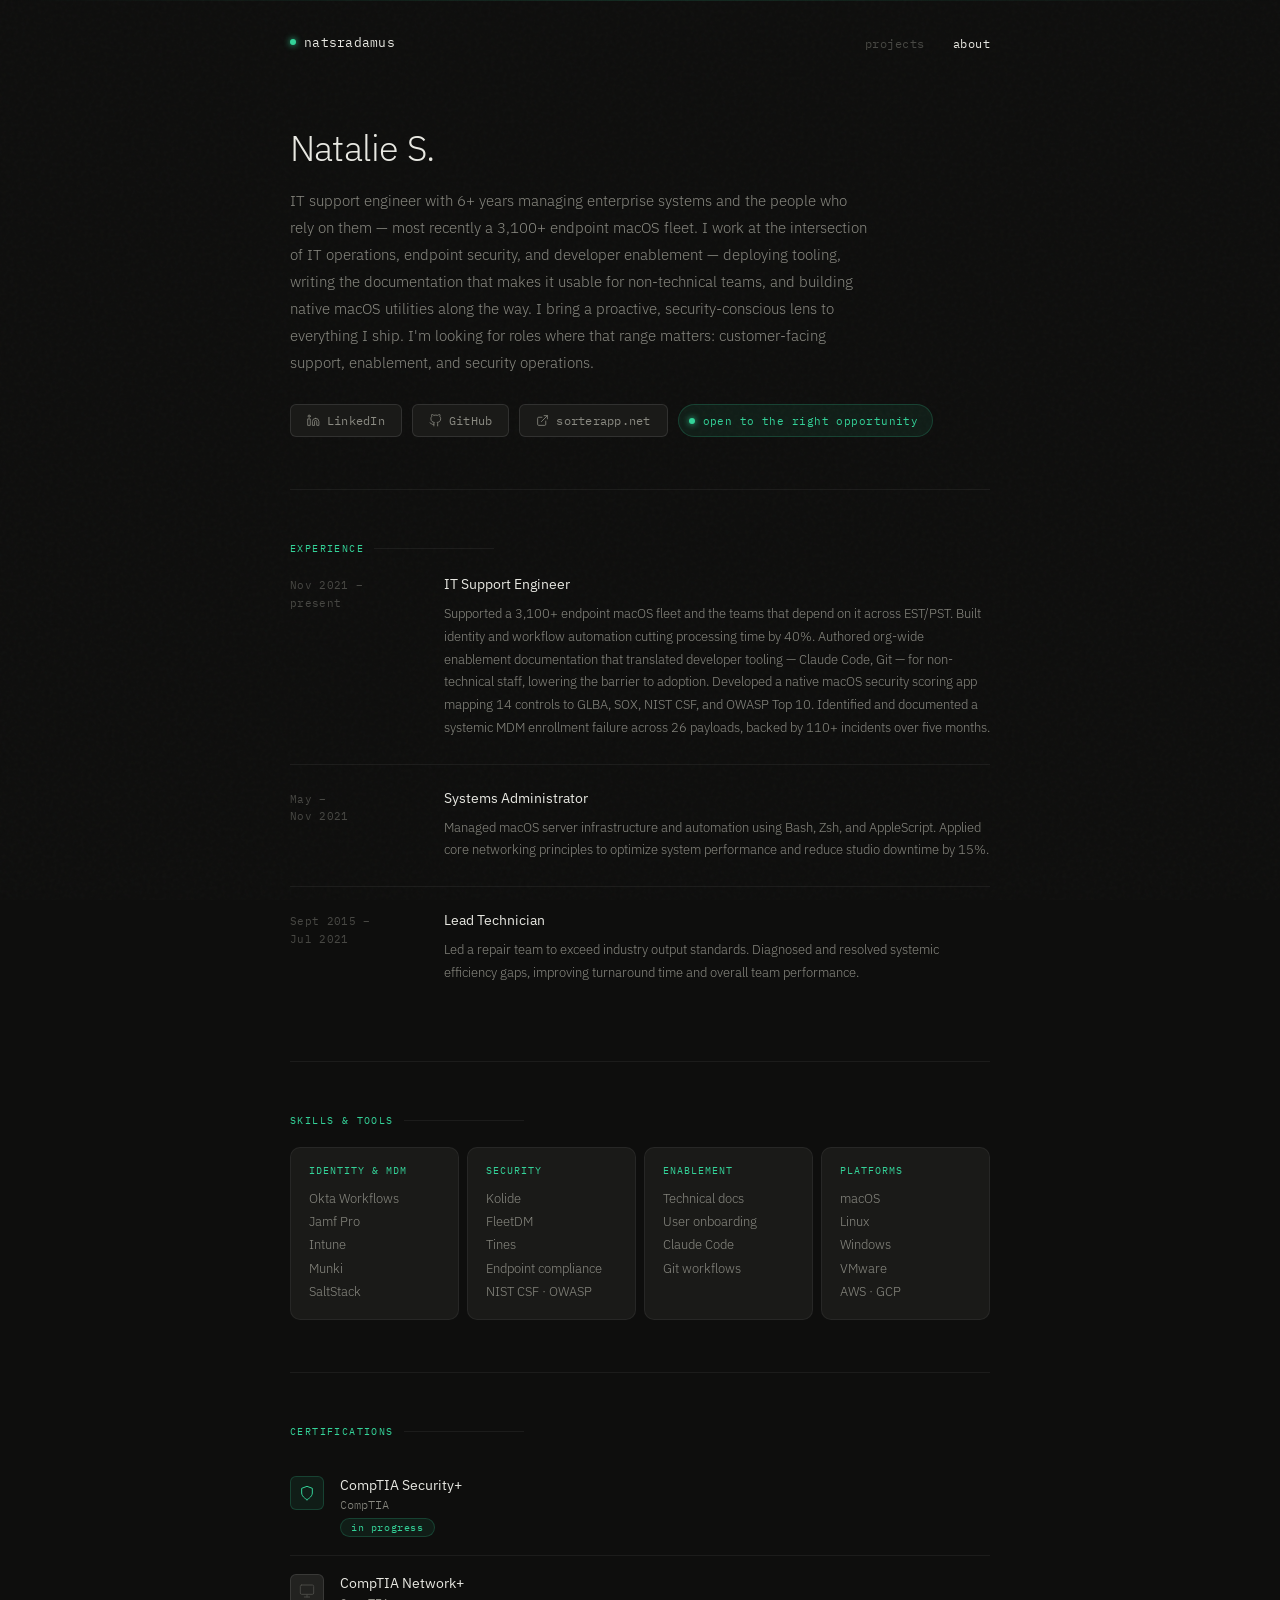
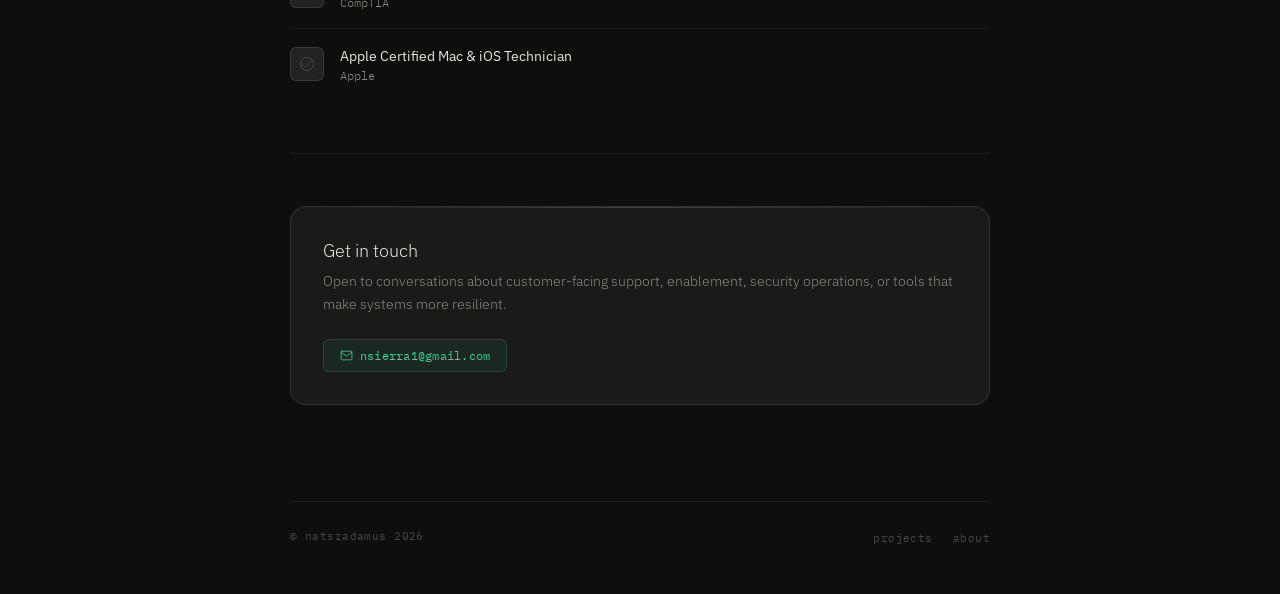
==== commit e7d7505e: "Sharpen positioning + mobile/perf fixes - Headline: "Building tools." -> "Hardening fleets. Enabling" ====
--- a/about.html
+++ b/about.html
@@ -14,6 +14,8 @@
   <meta property="og:url" content="https://natsradamus.github.io/about.html" />
   <meta property="og:image" content="https://natsradamus.github.io/og-image.png" />
   <meta name="twitter:card" content="summary_large_image" />
+  <meta property="og:image:width" content="1200" />
+  <meta property="og:image:height" content="630" />
 
   <link rel="preconnect" href="https://fonts.googleapis.com" />
   <link rel="preconnect" href="https://fonts.gstatic.com" crossorigin />
@@ -51,6 +53,12 @@
 
     .exp-item:first-child { padding-top: 0; }
     .exp-item:last-child { border-bottom: none; }
+
+    /* On narrow viewports the fixed label column starves the description.
+       Stack it: year above, description full-width. */
+    @media (max-width: 540px) {
+      .exp-item { grid-template-columns: 1fr; gap: 8px; }
+    }
 
     .exp-year {
       font-family: 'IBM Plex Mono', monospace;
@@ -216,7 +224,7 @@
 
     <div class="fade fade-1">
       <h1 class="about-name">Natalie S.</h1>
-      <p class="about-bio">IT support engineer with 6+ years managing enterprise systems and the people who rely on them. I work at the intersection of IT operations, endpoint security, and developer enablement — deploying tooling, writing the documentation that makes it usable for non-technical teams, and building native macOS utilities along the way. I bring a proactive, security-conscious lens to everything I ship. I'm looking for roles where that range matters: customer-facing support, enablement, and security operations.</p>
+      <p class="about-bio">IT support engineer with 6+ years managing enterprise systems and the people who rely on them — most recently a 3,100+ endpoint macOS fleet. I work at the intersection of IT operations, endpoint security, and developer enablement — deploying tooling, writing the documentation that makes it usable for non-technical teams, and building native macOS utilities along the way. I bring a proactive, security-conscious lens to everything I ship. I'm looking for roles where that range matters: customer-facing support, enablement, and security operations.</p>
       <div class="btn-row">
         <a class="btn" href="https://linkedin.com/in/sierranatalie" target="_blank" rel="noopener">
           <svg viewBox="0 0 24 24" fill="none" stroke="currentColor" stroke-width="1.5" stroke-linecap="round" stroke-linejoin="round"><path d="M16 8a6 6 0 0 1 6 6v7h-4v-7a2 2 0 0 0-4 0v7h-4v-7a6 6 0 0 1 6-6z"/><rect x="2" y="9" width="4" height="12"/><circle cx="4" cy="4" r="2"/></svg>
@@ -247,7 +255,7 @@
           <p class="exp-year">Nov 2021 –<br>present</p>
           <div>
             <p class="exp-title">IT Support Engineer</p>
-            <p class="exp-desc">Supported a macOS fleet and the teams that depend on it across EST/PST. Built identity and workflow automation cutting processing time by 40%. Authored org-wide enablement documentation that translated developer tooling — Claude Code, Git — for non-technical staff, lowering the barrier to adoption. Developed a native macOS security scoring app mapping 14 controls to GLBA, SOX, NIST CSF, and OWASP Top 10. Identified and documented a systemic MDM enrollment failure across 26 payloads, backed by 110+ incidents over five months.</p>
+            <p class="exp-desc">Supported a 3,100+ endpoint macOS fleet and the teams that depend on it across EST/PST. Built identity and workflow automation cutting processing time by 40%. Authored org-wide enablement documentation that translated developer tooling — Claude Code, Git — for non-technical staff, lowering the barrier to adoption. Developed a native macOS security scoring app mapping 14 controls to GLBA, SOX, NIST CSF, and OWASP Top 10. Identified and documented a systemic MDM enrollment failure across 26 payloads, backed by 110+ incidents over five months.</p>
           </div>
         </div>
 
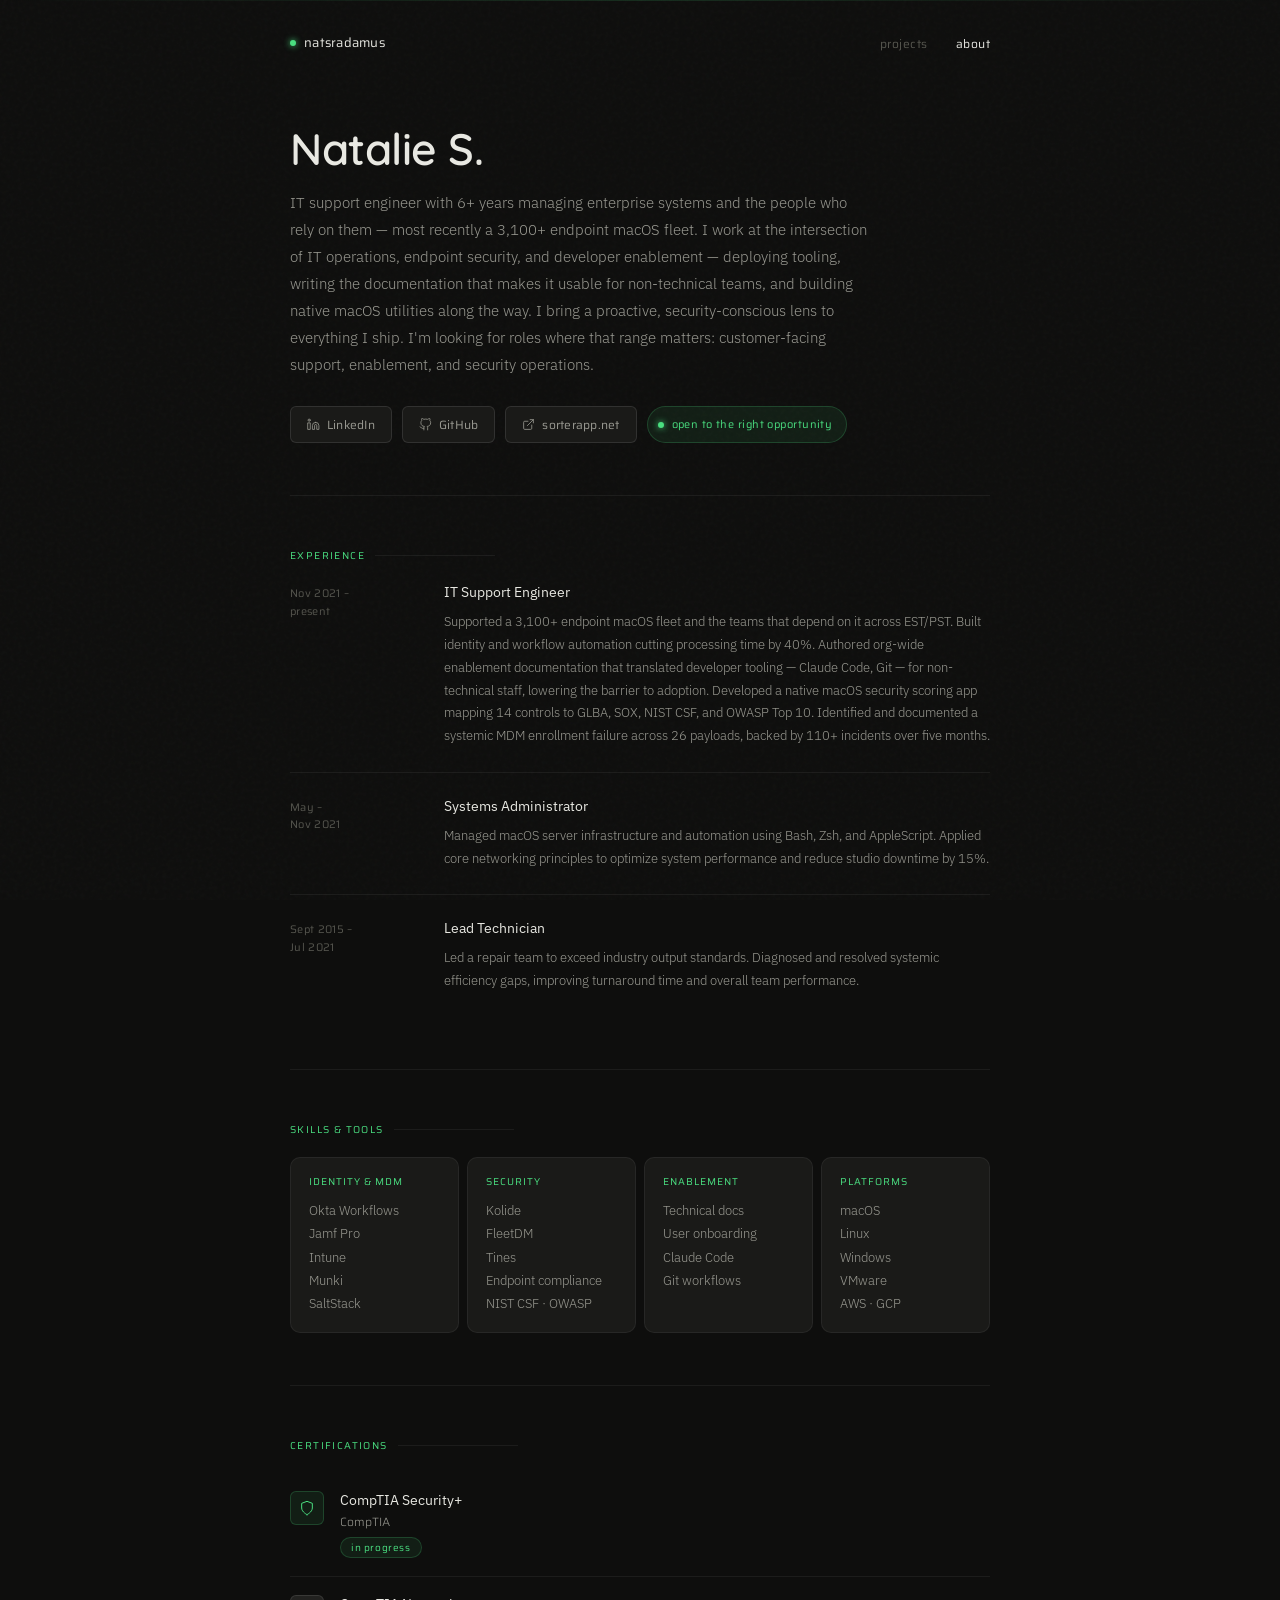
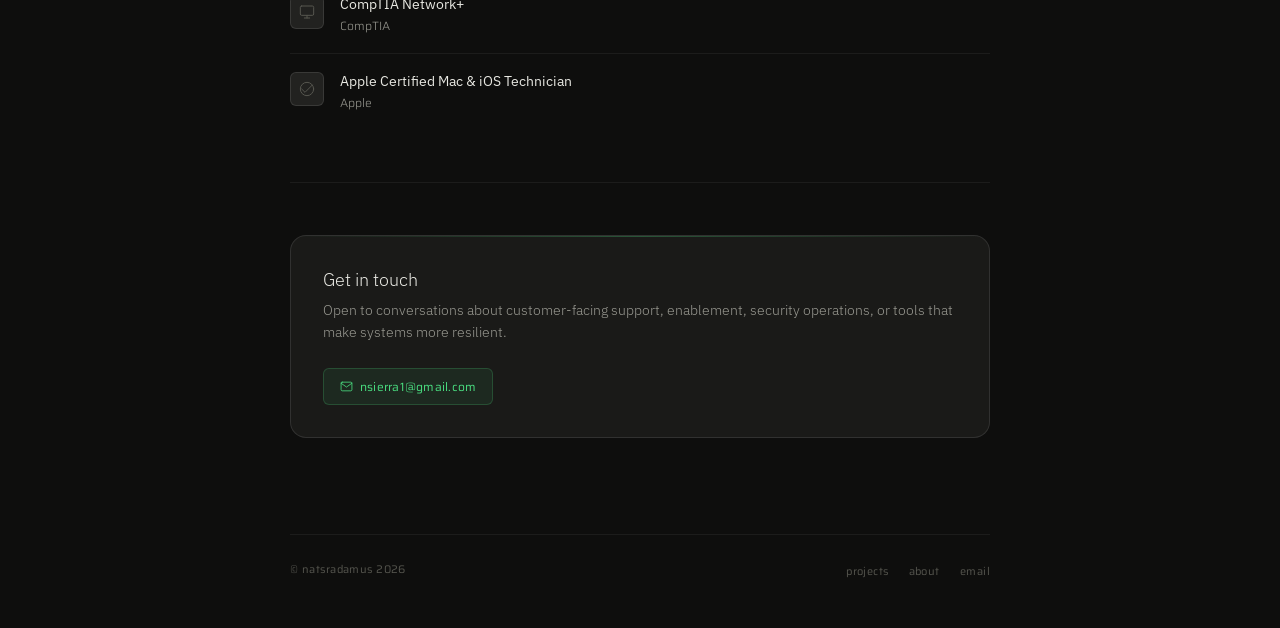
==== commit 2da64ab4: "Redesign pass: typography system, a11y, interaction polish, CSS consolidation Phase 1 — quick wins: " ====
--- a/about.html
+++ b/about.html
@@ -19,14 +19,15 @@
 
   <link rel="preconnect" href="https://fonts.googleapis.com" />
   <link rel="preconnect" href="https://fonts.gstatic.com" crossorigin />
-  <link href="https://fonts.googleapis.com/css2?family=IBM+Plex+Mono:ital,wght@0,300;0,400;0,500;1,300&family=IBM+Plex+Sans:wght@300;400;500&display=swap" rel="stylesheet" />
+  <link href="https://fonts.googleapis.com/css2?family=IBM+Plex+Sans:wght@300;400&family=Quicksand:wght@600&family=Saira:wght@300;400&display=swap" rel="stylesheet" />
   <link rel="stylesheet" href="style.css" />
   <style>
     .about-name {
-      font-family: 'IBM Plex Sans', sans-serif;
-      font-size: 36px;
-      font-weight: 300;
-      letter-spacing: -0.8px;
+      font-family: var(--font-display);
+      font-size: clamp(2rem, 1.5rem + 2.2vw, 2.75rem);
+      font-weight: 600;
+      letter-spacing: -0.01em;
+      line-height: 1.1;
       margin-bottom: 16px;
       color: var(--text-primary);
     }
@@ -61,7 +62,7 @@
     }
 
     .exp-year {
-      font-family: 'IBM Plex Mono', monospace;
+      font-family: var(--font-mono);
       font-size: 11px;
       color: var(--text-tertiary);
       line-height: 1.6;
@@ -99,7 +100,7 @@
     }
 
     .skill-cat {
-      font-family: 'IBM Plex Mono', monospace;
+      font-family: var(--font-mono);
       font-size: 10px;
       color: var(--accent);
       margin-bottom: 10px;
@@ -154,11 +155,11 @@
       font-size: 12px;
       color: var(--text-secondary);
       font-weight: 300;
-      font-family: 'IBM Plex Mono', monospace;
+      font-family: var(--font-mono);
     }
 
     .cert-badge {
-      font-family: 'IBM Plex Mono', monospace;
+      font-family: var(--font-mono);
       font-size: 10px;
       color: var(--accent);
       background: var(--accent-dim);
@@ -208,6 +209,7 @@
   </style>
 </head>
 <body>
+  <a class="skip-link" href="#main">Skip to content</a>
   <div class="cursor-dot" id="cursorDot"></div>
   <div class="cursor-ring" id="cursorRing"></div>
   <div class="scanline" id="scanline"></div>
@@ -220,22 +222,22 @@
     </ul>
   </nav>
 
-  <main class="page">
+  <main class="page" id="main">
 
     <div class="fade fade-1">
       <h1 class="about-name">Natalie S.</h1>
       <p class="about-bio">IT support engineer with 6+ years managing enterprise systems and the people who rely on them — most recently a 3,100+ endpoint macOS fleet. I work at the intersection of IT operations, endpoint security, and developer enablement — deploying tooling, writing the documentation that makes it usable for non-technical teams, and building native macOS utilities along the way. I bring a proactive, security-conscious lens to everything I ship. I'm looking for roles where that range matters: customer-facing support, enablement, and security operations.</p>
       <div class="btn-row">
         <a class="btn" href="https://linkedin.com/in/sierranatalie" target="_blank" rel="noopener">
-          <svg viewBox="0 0 24 24" fill="none" stroke="currentColor" stroke-width="1.5" stroke-linecap="round" stroke-linejoin="round"><path d="M16 8a6 6 0 0 1 6 6v7h-4v-7a2 2 0 0 0-4 0v7h-4v-7a6 6 0 0 1 6-6z"/><rect x="2" y="9" width="4" height="12"/><circle cx="4" cy="4" r="2"/></svg>
+          <svg aria-hidden="true" viewBox="0 0 24 24" fill="none" stroke="currentColor" stroke-width="1.5" stroke-linecap="round" stroke-linejoin="round"><path d="M16 8a6 6 0 0 1 6 6v7h-4v-7a2 2 0 0 0-4 0v7h-4v-7a6 6 0 0 1 6-6z"/><rect x="2" y="9" width="4" height="12"/><circle cx="4" cy="4" r="2"/></svg>
           LinkedIn
         </a>
         <a class="btn" href="https://github.com/natsradamus" target="_blank" rel="noopener">
-          <svg viewBox="0 0 24 24" fill="none" stroke="currentColor" stroke-width="1.5" stroke-linecap="round" stroke-linejoin="round"><path d="M9 19c-5 1.5-5-2.5-7-3m14 6v-3.87a3.37 3.37 0 0 0-.94-2.61c3.14-.35 6.44-1.54 6.44-7A5.44 5.44 0 0 0 20 4.77 5.07 5.07 0 0 0 19.91 1S18.73.65 16 2.48a13.38 13.38 0 0 0-7 0C6.27.65 5.09 1 5.09 1A5.07 5.07 0 0 0 5 4.77a5.44 5.44 0 0 0-1.5 3.78c0 5.42 3.3 6.61 6.44 7A3.37 3.37 0 0 0 9 18.13V22"/></svg>
+          <svg aria-hidden="true" viewBox="0 0 24 24" fill="none" stroke="currentColor" stroke-width="1.5" stroke-linecap="round" stroke-linejoin="round"><path d="M9 19c-5 1.5-5-2.5-7-3m14 6v-3.87a3.37 3.37 0 0 0-.94-2.61c3.14-.35 6.44-1.54 6.44-7A5.44 5.44 0 0 0 20 4.77 5.07 5.07 0 0 0 19.91 1S18.73.65 16 2.48a13.38 13.38 0 0 0-7 0C6.27.65 5.09 1 5.09 1A5.07 5.07 0 0 0 5 4.77a5.44 5.44 0 0 0-1.5 3.78c0 5.42 3.3 6.61 6.44 7A3.37 3.37 0 0 0 9 18.13V22"/></svg>
           GitHub
         </a>
         <a class="btn" href="https://sorterapp.net" target="_blank" rel="noopener">
-          <svg viewBox="0 0 24 24" fill="none" stroke="currentColor" stroke-width="1.5" stroke-linecap="round" stroke-linejoin="round"><path d="M18 13v6a2 2 0 0 1-2 2H5a2 2 0 0 1-2-2V8a2 2 0 0 1 2-2h6"/><polyline points="15 3 21 3 21 9"/><line x1="10" y1="14" x2="21" y2="3"/></svg>
+          <svg aria-hidden="true" viewBox="0 0 24 24" fill="none" stroke="currentColor" stroke-width="1.5" stroke-linecap="round" stroke-linejoin="round"><path d="M18 13v6a2 2 0 0 1-2 2H5a2 2 0 0 1-2-2V8a2 2 0 0 1 2-2h6"/><polyline points="15 3 21 3 21 9"/><line x1="10" y1="14" x2="21" y2="3"/></svg>
           sorterapp.net
         </a>
         <span class="status">
@@ -309,7 +311,7 @@
 
       <div class="cert-item">
         <div class="cert-icon active">
-          <svg width="16" height="16" viewBox="0 0 24 24" fill="none" stroke="currentColor" stroke-width="1.5" stroke-linecap="round" stroke-linejoin="round"><path d="M12 22s8-4 8-10V5l-8-3-8 3v7c0 6 8 10 8 10z"/></svg>
+          <svg aria-hidden="true" width="16" height="16" viewBox="0 0 24 24" fill="none" stroke="currentColor" stroke-width="1.5" stroke-linecap="round" stroke-linejoin="round"><path d="M12 22s8-4 8-10V5l-8-3-8 3v7c0 6 8 10 8 10z"/></svg>
         </div>
         <div>
           <p class="cert-name">CompTIA Security+</p>
@@ -320,7 +322,7 @@
 
       <div class="cert-item">
         <div class="cert-icon">
-          <svg width="16" height="16" viewBox="0 0 24 24" fill="none" stroke="currentColor" stroke-width="1.5" stroke-linecap="round" stroke-linejoin="round"><rect x="2" y="3" width="20" height="14" rx="2"/><path d="M8 21h8M12 17v4"/></svg>
+          <svg aria-hidden="true" width="16" height="16" viewBox="0 0 24 24" fill="none" stroke="currentColor" stroke-width="1.5" stroke-linecap="round" stroke-linejoin="round"><rect x="2" y="3" width="20" height="14" rx="2"/><path d="M8 21h8M12 17v4"/></svg>
         </div>
         <div>
           <p class="cert-name">CompTIA Network+</p>
@@ -330,7 +332,7 @@
 
       <div class="cert-item">
         <div class="cert-icon">
-          <svg width="16" height="16" viewBox="0 0 24 24" fill="none" stroke="currentColor" stroke-width="1.5" stroke-linecap="round" stroke-linejoin="round"><circle cx="12" cy="12" r="10"/><polyline points="20 6 9 17 4 12"/></svg>
+          <svg aria-hidden="true" width="16" height="16" viewBox="0 0 24 24" fill="none" stroke="currentColor" stroke-width="1.5" stroke-linecap="round" stroke-linejoin="round"><circle cx="12" cy="12" r="10"/><polyline points="20 6 9 17 4 12"/></svg>
         </div>
         <div>
           <p class="cert-name">Apple Certified Mac & iOS Technician</p>
@@ -347,7 +349,7 @@
         <p class="contact-heading">Get in touch</p>
         <p class="contact-sub">Open to conversations about customer-facing support, enablement, security operations, or tools that make systems more resilient.</p>
         <a class="btn btn-accent" href="mailto:nsierra1@gmail.com">
-          <svg viewBox="0 0 24 24" fill="none" stroke="currentColor" stroke-width="1.5" stroke-linecap="round" stroke-linejoin="round"><path d="M4 4h16c1.1 0 2 .9 2 2v12c0 1.1-.9 2-2 2H4c-1.1 0-2-.9-2-2V6c0-1.1.9-2 2-2z"/><polyline points="22,6 12,13 2,6"/></svg>
+          <svg aria-hidden="true" viewBox="0 0 24 24" fill="none" stroke="currentColor" stroke-width="1.5" stroke-linecap="round" stroke-linejoin="round"><path d="M4 4h16c1.1 0 2 .9 2 2v12c0 1.1-.9 2-2 2H4c-1.1 0-2-.9-2-2V6c0-1.1.9-2 2-2z"/><polyline points="22,6 12,13 2,6"/></svg>
           nsierra1@gmail.com
         </a>
       </div>
@@ -360,6 +362,7 @@
     <ul class="footer-links">
       <li><a href="index.html">projects</a></li>
       <li><a href="about.html">about</a></li>
+      <li><a href="mailto:nsierra1@gmail.com">email</a></li>
     </ul>
   </footer>
 
--- a/style.css
+++ b/style.css
@@ -10,14 +10,21 @@
   --border-mid: rgba(255,255,255,0.10);
   --border-strong: rgba(255,255,255,0.16);
   --text-primary: #e8e8e2;
-  --text-secondary: #8a8a82;
-  --text-tertiary: #484844;
+  --text-secondary: #9a9a92;
+  --text-tertiary: #56564f;
   --accent: #4ade80;
+  --font-display: 'Quicksand', 'IBM Plex Sans', sans-serif;
+  --font-body: 'IBM Plex Sans', sans-serif;
+  /* Label/metadata/nav role. Saira is proportional (not monospaced) — the
+     name reflects the role, not the metrics. Swap here to restyle all labels. */
+  --font-mono: 'Saira', 'IBM Plex Sans', sans-serif;
   --accent-dim: rgba(74,222,128,0.08);
   --accent-border: rgba(74,222,128,0.20);
   --radius-sm: 6px;
   --radius-md: 10px;
   --radius-lg: 16px;
+  /* Spring easing for tactile hover feedback (slight overshoot). */
+  --ease-spring: cubic-bezier(0.175, 0.885, 0.32, 1.275);
 }
 
 html {
@@ -73,24 +80,24 @@
   position: fixed;
   left: -100px;
   top: -100px;
-  width: 32px;
-  height: 32px;
-  border: 1.5px solid var(--accent);
+  width: 26px;
+  height: 26px;
+  border: 1px solid var(--accent);
   border-radius: 50%;
   pointer-events: none;
   z-index: 9998;
   transform: translate(-50%, -50%);
-  opacity: 0.3;
-  transition: width 0.4s cubic-bezier(0.16,1,0.3,1),
-              height 0.4s cubic-bezier(0.16,1,0.3,1),
-              opacity 0.4s ease;
+  opacity: 0.18;
+  transition: width 0.35s cubic-bezier(0.16,1,0.3,1),
+              height 0.35s cubic-bezier(0.16,1,0.3,1),
+              opacity 0.35s ease;
   will-change: left, top;
 }
 
 .cursor-ring.hovering {
-  width: 52px;
-  height: 52px;
-  opacity: 0.12;
+  width: 38px;
+  height: 38px;
+  opacity: 0.10;
 }
 
 .cursor-dot.clicking {
@@ -115,6 +122,29 @@
   outline: 2px solid var(--accent);
   outline-offset: 3px;
   border-radius: 3px;
+}
+
+/* ── Skip to content ── */
+.skip-link {
+  position: absolute;
+  left: 50%;
+  top: 12px;
+  transform: translate(-50%, -150%);
+  z-index: 9999;
+  font-family: var(--font-mono);
+  font-size: 12px;
+  letter-spacing: 0.04em;
+  color: var(--accent);
+  background: var(--surface);
+  border: 1px solid var(--accent-border);
+  border-radius: var(--radius-sm);
+  padding: 8px 16px;
+  text-decoration: none;
+  transition: transform 0.2s ease;
+}
+
+.skip-link:focus {
+  transform: translate(-50%, 0);
 }
 
 /* ── Respect reduced motion ── */
@@ -155,7 +185,7 @@
 }
 
 .nav-logo {
-  font-family: 'IBM Plex Mono', monospace;
+  font-family: var(--font-mono);
   font-size: 13px;
   font-weight: 400;
   color: var(--text-primary);
@@ -183,7 +213,7 @@
 }
 
 .nav-links a {
-  font-family: 'IBM Plex Mono', monospace;
+  font-family: var(--font-mono);
   font-size: 12px;
   color: var(--text-tertiary);
   text-decoration: none;
@@ -220,7 +250,7 @@
 
 /* ── Section label ── */
 .section-label {
-  font-family: 'IBM Plex Mono', monospace;
+  font-family: var(--font-mono);
   font-size: 10px;
   font-weight: 400;
   letter-spacing: 0.14em;
@@ -261,7 +291,7 @@
 }
 
 .footer-copy {
-  font-family: 'IBM Plex Mono', monospace;
+  font-family: var(--font-mono);
   font-size: 11px;
   color: var(--text-tertiary);
   letter-spacing: 0.04em;
@@ -274,7 +304,7 @@
 }
 
 .footer-links a {
-  font-family: 'IBM Plex Mono', monospace;
+  font-family: var(--font-mono);
   font-size: 11px;
   color: var(--text-tertiary);
   text-decoration: none;
@@ -289,7 +319,7 @@
   display: inline-flex;
   align-items: center;
   gap: 7px;
-  font-family: 'IBM Plex Mono', monospace;
+  font-family: var(--font-mono);
   font-size: 12px;
   color: var(--text-secondary);
   text-decoration: none;
@@ -297,7 +327,8 @@
   border: 1px solid var(--border-mid);
   border-radius: var(--radius-sm);
   padding: 8px 16px;
-  transition: color 0.2s, border-color 0.2s, background 0.2s;
+  transition: color 0.2s, border-color 0.2s, background 0.2s,
+              transform 0.25s var(--ease-spring);
   letter-spacing: 0.02em;
 }
 
@@ -305,7 +336,10 @@
   color: var(--text-primary);
   border-color: var(--border-strong);
   background: var(--surface-2);
-}
+  transform: translateY(-1px);
+}
+
+.btn:active { transform: translateY(0); }
 
 .btn svg { width: 13px; height: 13px; flex-shrink: 0; }
 
@@ -326,7 +360,7 @@
   display: inline-flex;
   align-items: center;
   gap: 8px;
-  font-family: 'IBM Plex Mono', monospace;
+  font-family: var(--font-mono);
   font-size: 11px;
   color: var(--accent);
   background: var(--accent-dim);
@@ -352,7 +386,7 @@
 /* ── Pills ── */
 .pill-row { display: flex; flex-wrap: wrap; gap: 7px; margin-top: 16px; }
 .pill {
-  font-family: 'IBM Plex Mono', monospace;
+  font-family: var(--font-mono);
   font-size: 11px;
   color: var(--text-tertiary);
   background: var(--surface);
@@ -361,3 +395,121 @@
   padding: 4px 12px;
   letter-spacing: 0.03em;
 }
+
+/* ── Project detail pages (shared) ──
+   Used by projects/sorter.html and projects/security-scorecard.html.
+   Page-unique pieces (hero image, action row, framework hero) stay inline
+   in those files. */
+.back-link {
+  display: inline-flex;
+  align-items: center;
+  gap: 6px;
+  font-family: var(--font-mono);
+  font-size: 11px;
+  color: var(--text-tertiary);
+  text-decoration: none;
+  margin-bottom: 44px;
+  letter-spacing: 0.04em;
+  transition: color 0.2s;
+}
+.back-link:hover { color: var(--text-secondary); }
+.back-link svg { width: 14px; height: 14px; }
+
+.project-header {
+  display: flex;
+  align-items: flex-start;
+  justify-content: space-between;
+  gap: 20px;
+  margin-bottom: 36px;
+  flex-wrap: wrap;
+}
+
+.project-title {
+  font-family: var(--font-display);
+  font-size: clamp(1.9rem, 1.4rem + 2.2vw, 2.5rem);
+  font-weight: 600;
+  letter-spacing: -0.01em;
+  line-height: 1.1;
+  margin-bottom: 6px;
+}
+
+.project-tagline {
+  font-size: 14px;
+  color: var(--text-secondary);
+  font-weight: 300;
+  font-family: var(--font-mono);
+}
+
+.meta-row {
+  display: grid;
+  grid-template-columns: repeat(auto-fit, minmax(110px, 1fr));
+  gap: 1px;
+  background: var(--border);
+  border: 1px solid var(--border);
+  border-radius: var(--radius-md);
+  overflow: hidden;
+  margin-bottom: 44px;
+}
+
+.meta-item { background: var(--surface); padding: 16px 20px; }
+
+.meta-key {
+  font-family: var(--font-mono);
+  font-size: 10px;
+  color: var(--accent);
+  letter-spacing: 0.1em;
+  text-transform: uppercase;
+  margin-bottom: 6px;
+}
+
+.meta-val { font-size: 13px; color: var(--text-secondary); font-weight: 300; }
+
+.body-text {
+  font-size: 15px;
+  color: var(--text-secondary);
+  line-height: 1.8;
+  font-weight: 300;
+  max-width: 600px;
+  margin-bottom: 20px;
+}
+
+.feature-list { list-style: none; margin: 28px 0; }
+
+.feature-list li {
+  display: flex;
+  align-items: flex-start;
+  gap: 12px;
+  font-size: 14px;
+  color: var(--text-secondary);
+  font-weight: 300;
+  padding: 12px 0;
+  border-bottom: 1px solid var(--border);
+  line-height: 1.5;
+}
+.feature-list li:last-child { border-bottom: none; }
+
+.feature-check { width: 16px; height: 16px; color: var(--accent); flex-shrink: 0; margin-top: 1px; }
+
+.security-note {
+  background: var(--surface);
+  border: 1px solid var(--border-mid);
+  border-left: 2px solid var(--accent);
+  border-radius: var(--radius-sm);
+  padding: 16px 20px;
+  margin-top: 32px;
+  font-size: 13px;
+  color: var(--text-secondary);
+  line-height: 1.65;
+  font-weight: 300;
+}
+
+.security-note strong {
+  font-weight: 400;
+  color: var(--accent);
+  font-family: var(--font-mono);
+  font-size: 11px;
+  letter-spacing: 0.08em;
+  display: block;
+  margin-bottom: 6px;
+  text-transform: uppercase;
+}
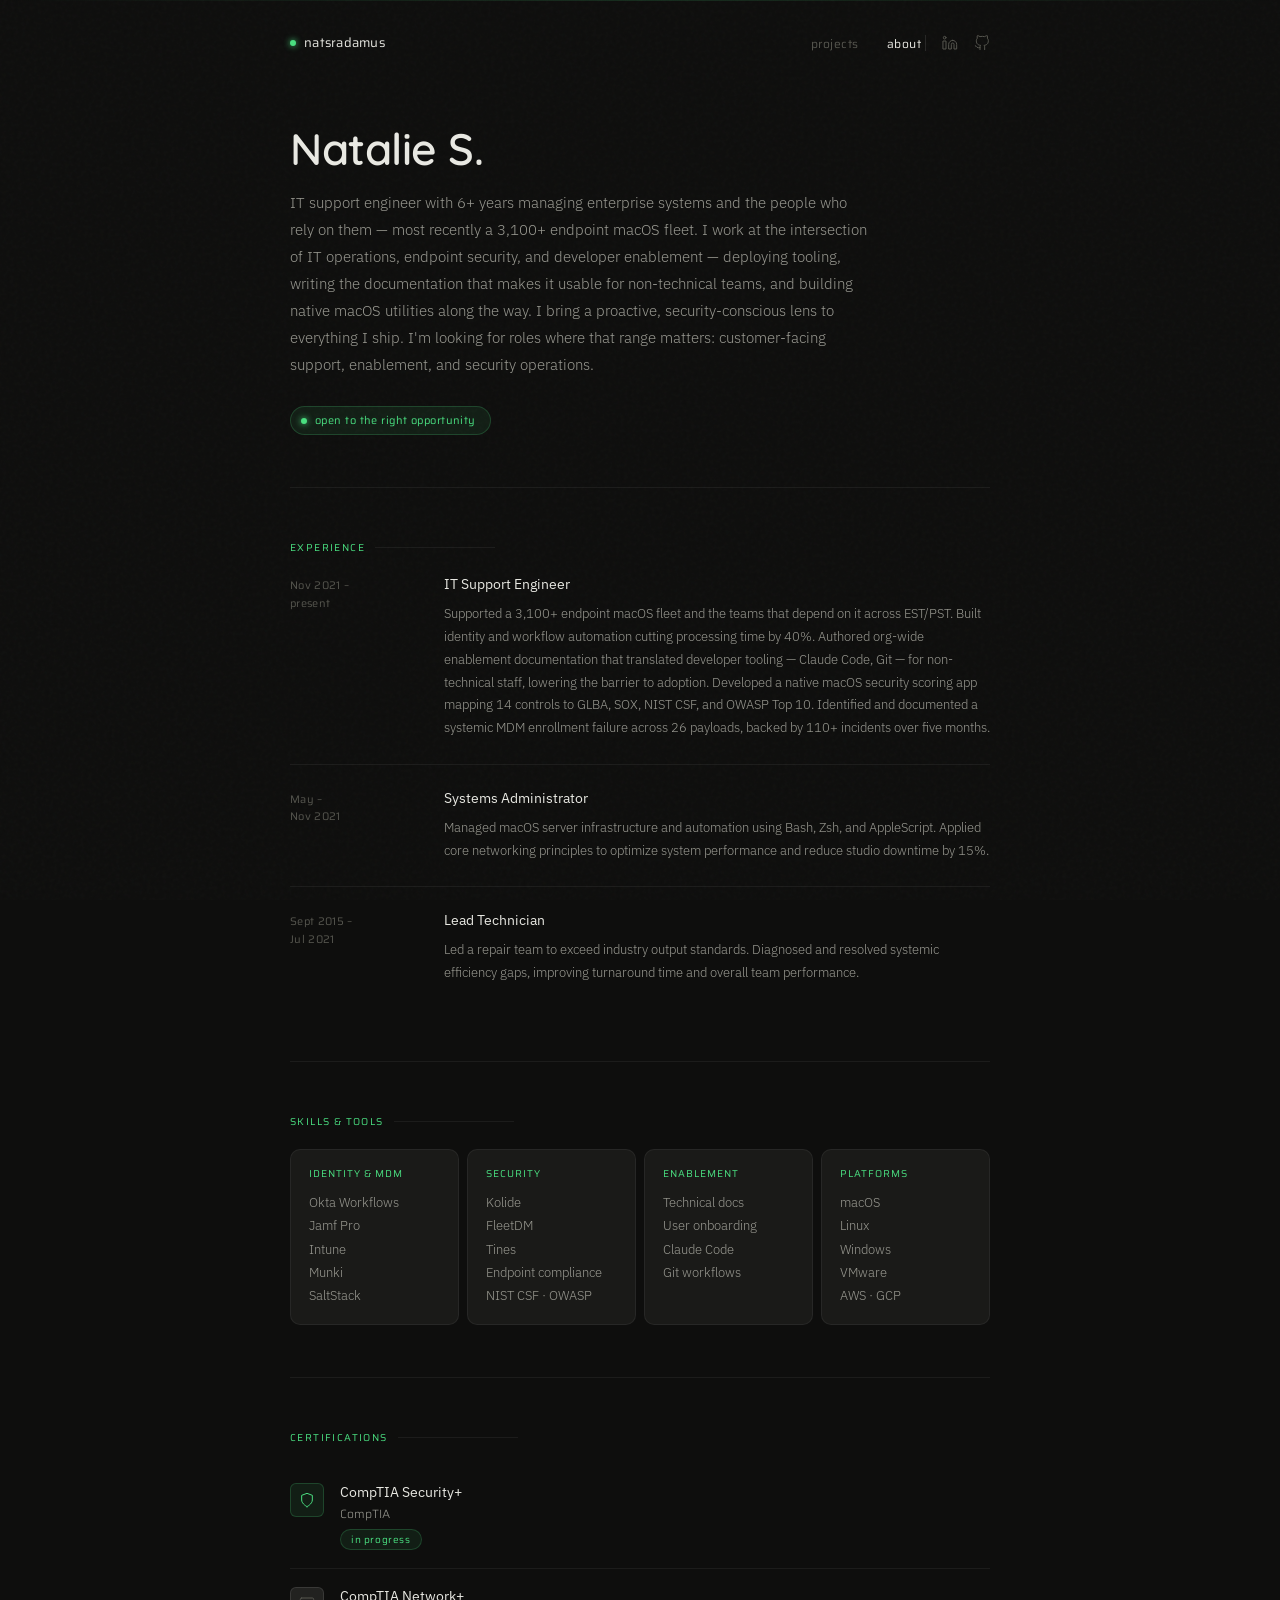
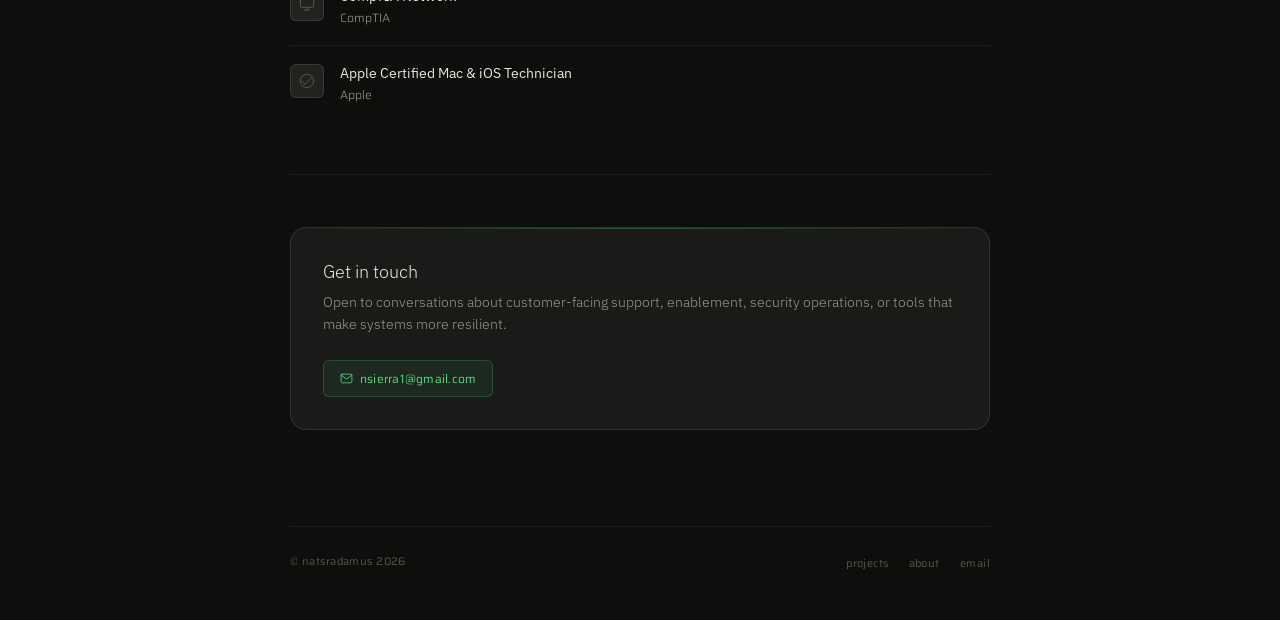
==== commit a5c602ee: "Nav social icons, clickable Sorter hero, type-token cleanup - Move LinkedIn + GitHub into the nav he" ====
--- a/about.html
+++ b/about.html
@@ -216,10 +216,20 @@
 
   <nav>
     <a class="nav-logo" href="index.html">natsradamus</a>
+    <div class="nav-right">
     <ul class="nav-links">
       <li><a href="index.html">projects</a></li>
       <li><a href="about.html" class="active">about</a></li>
     </ul>
+    <span class="nav-social">
+      <a href="https://linkedin.com/in/sierranatalie" target="_blank" rel="noopener" aria-label="LinkedIn">
+        <svg aria-hidden="true" viewBox="0 0 24 24" fill="none" stroke="currentColor" stroke-width="1.5" stroke-linecap="round" stroke-linejoin="round"><path d="M16 8a6 6 0 0 1 6 6v7h-4v-7a2 2 0 0 0-4 0v7h-4v-7a6 6 0 0 1 6-6z"/><rect x="2" y="9" width="4" height="12"/><circle cx="4" cy="4" r="2"/></svg>
+      </a>
+      <a href="https://github.com/natsradamus" target="_blank" rel="noopener" aria-label="GitHub">
+        <svg aria-hidden="true" viewBox="0 0 24 24" fill="none" stroke="currentColor" stroke-width="1.5" stroke-linecap="round" stroke-linejoin="round"><path d="M9 19c-5 1.5-5-2.5-7-3m14 6v-3.87a3.37 3.37 0 0 0-.94-2.61c3.14-.35 6.44-1.54 6.44-7A5.44 5.44 0 0 0 20 4.77 5.07 5.07 0 0 0 19.91 1S18.73.65 16 2.48a13.38 13.38 0 0 0-7 0C6.27.65 5.09 1 5.09 1A5.07 5.07 0 0 0 5 4.77a5.44 5.44 0 0 0-1.5 3.78c0 5.42 3.3 6.61 6.44 7A3.37 3.37 0 0 0 9 18.13V22"/></svg>
+      </a>
+    </span>
+    </div>
   </nav>
 
   <main class="page" id="main">
@@ -228,18 +238,6 @@
       <h1 class="about-name">Natalie S.</h1>
       <p class="about-bio">IT support engineer with 6+ years managing enterprise systems and the people who rely on them — most recently a 3,100+ endpoint macOS fleet. I work at the intersection of IT operations, endpoint security, and developer enablement — deploying tooling, writing the documentation that makes it usable for non-technical teams, and building native macOS utilities along the way. I bring a proactive, security-conscious lens to everything I ship. I'm looking for roles where that range matters: customer-facing support, enablement, and security operations.</p>
       <div class="btn-row">
-        <a class="btn" href="https://linkedin.com/in/sierranatalie" target="_blank" rel="noopener">
-          <svg aria-hidden="true" viewBox="0 0 24 24" fill="none" stroke="currentColor" stroke-width="1.5" stroke-linecap="round" stroke-linejoin="round"><path d="M16 8a6 6 0 0 1 6 6v7h-4v-7a2 2 0 0 0-4 0v7h-4v-7a6 6 0 0 1 6-6z"/><rect x="2" y="9" width="4" height="12"/><circle cx="4" cy="4" r="2"/></svg>
-          LinkedIn
-        </a>
-        <a class="btn" href="https://github.com/natsradamus" target="_blank" rel="noopener">
-          <svg aria-hidden="true" viewBox="0 0 24 24" fill="none" stroke="currentColor" stroke-width="1.5" stroke-linecap="round" stroke-linejoin="round"><path d="M9 19c-5 1.5-5-2.5-7-3m14 6v-3.87a3.37 3.37 0 0 0-.94-2.61c3.14-.35 6.44-1.54 6.44-7A5.44 5.44 0 0 0 20 4.77 5.07 5.07 0 0 0 19.91 1S18.73.65 16 2.48a13.38 13.38 0 0 0-7 0C6.27.65 5.09 1 5.09 1A5.07 5.07 0 0 0 5 4.77a5.44 5.44 0 0 0-1.5 3.78c0 5.42 3.3 6.61 6.44 7A3.37 3.37 0 0 0 9 18.13V22"/></svg>
-          GitHub
-        </a>
-        <a class="btn" href="https://sorterapp.net" target="_blank" rel="noopener">
-          <svg aria-hidden="true" viewBox="0 0 24 24" fill="none" stroke="currentColor" stroke-width="1.5" stroke-linecap="round" stroke-linejoin="round"><path d="M18 13v6a2 2 0 0 1-2 2H5a2 2 0 0 1-2-2V8a2 2 0 0 1 2-2h6"/><polyline points="15 3 21 3 21 9"/><line x1="10" y1="14" x2="21" y2="3"/></svg>
-          sorterapp.net
-        </a>
         <span class="status">
           <span class="status-dot"></span>
           open to the right opportunity
--- a/style.css
+++ b/style.css
@@ -33,7 +33,7 @@
 }
 
 body {
-  font-family: 'IBM Plex Sans', sans-serif;
+  font-family: var(--font-body);
   background: var(--bg);
   color: var(--text-primary);
   min-height: 100vh;
@@ -206,6 +206,15 @@
   box-shadow: 0 0 6px var(--accent);
 }
 
+/* Group the text links + social icons together on the right side of the nav.
+   The <ul> and the social <span> are wrapped so space-between keeps the
+   logo left and this cluster right. */
+.nav-right {
+  display: flex;
+  align-items: center;
+  gap: 0;
+}
+
 .nav-links {
   display: flex;
   gap: 28px;
@@ -225,6 +234,29 @@
 .nav-links a.active {
   color: var(--text-primary);
 }
+
+/* Social icon links in the nav — clickable icons, persistent across pages. */
+.nav-social {
+  display: flex;
+  align-items: center;
+  gap: 16px;
+  padding-left: 16px;
+  margin-left: 4px;
+  border-left: 1px solid var(--border-mid);
+}
+
+.nav-social a {
+  display: inline-flex;
+  color: var(--text-tertiary);
+  transition: color 0.2s, transform 0.2s var(--ease-spring);
+}
+
+.nav-social a:hover {
+  color: var(--text-primary);
+  transform: translateY(-1px);
+}
+
+.nav-social svg { width: 16px; height: 16px; display: block; }
 
 /* ── Page ── */
 .page {
